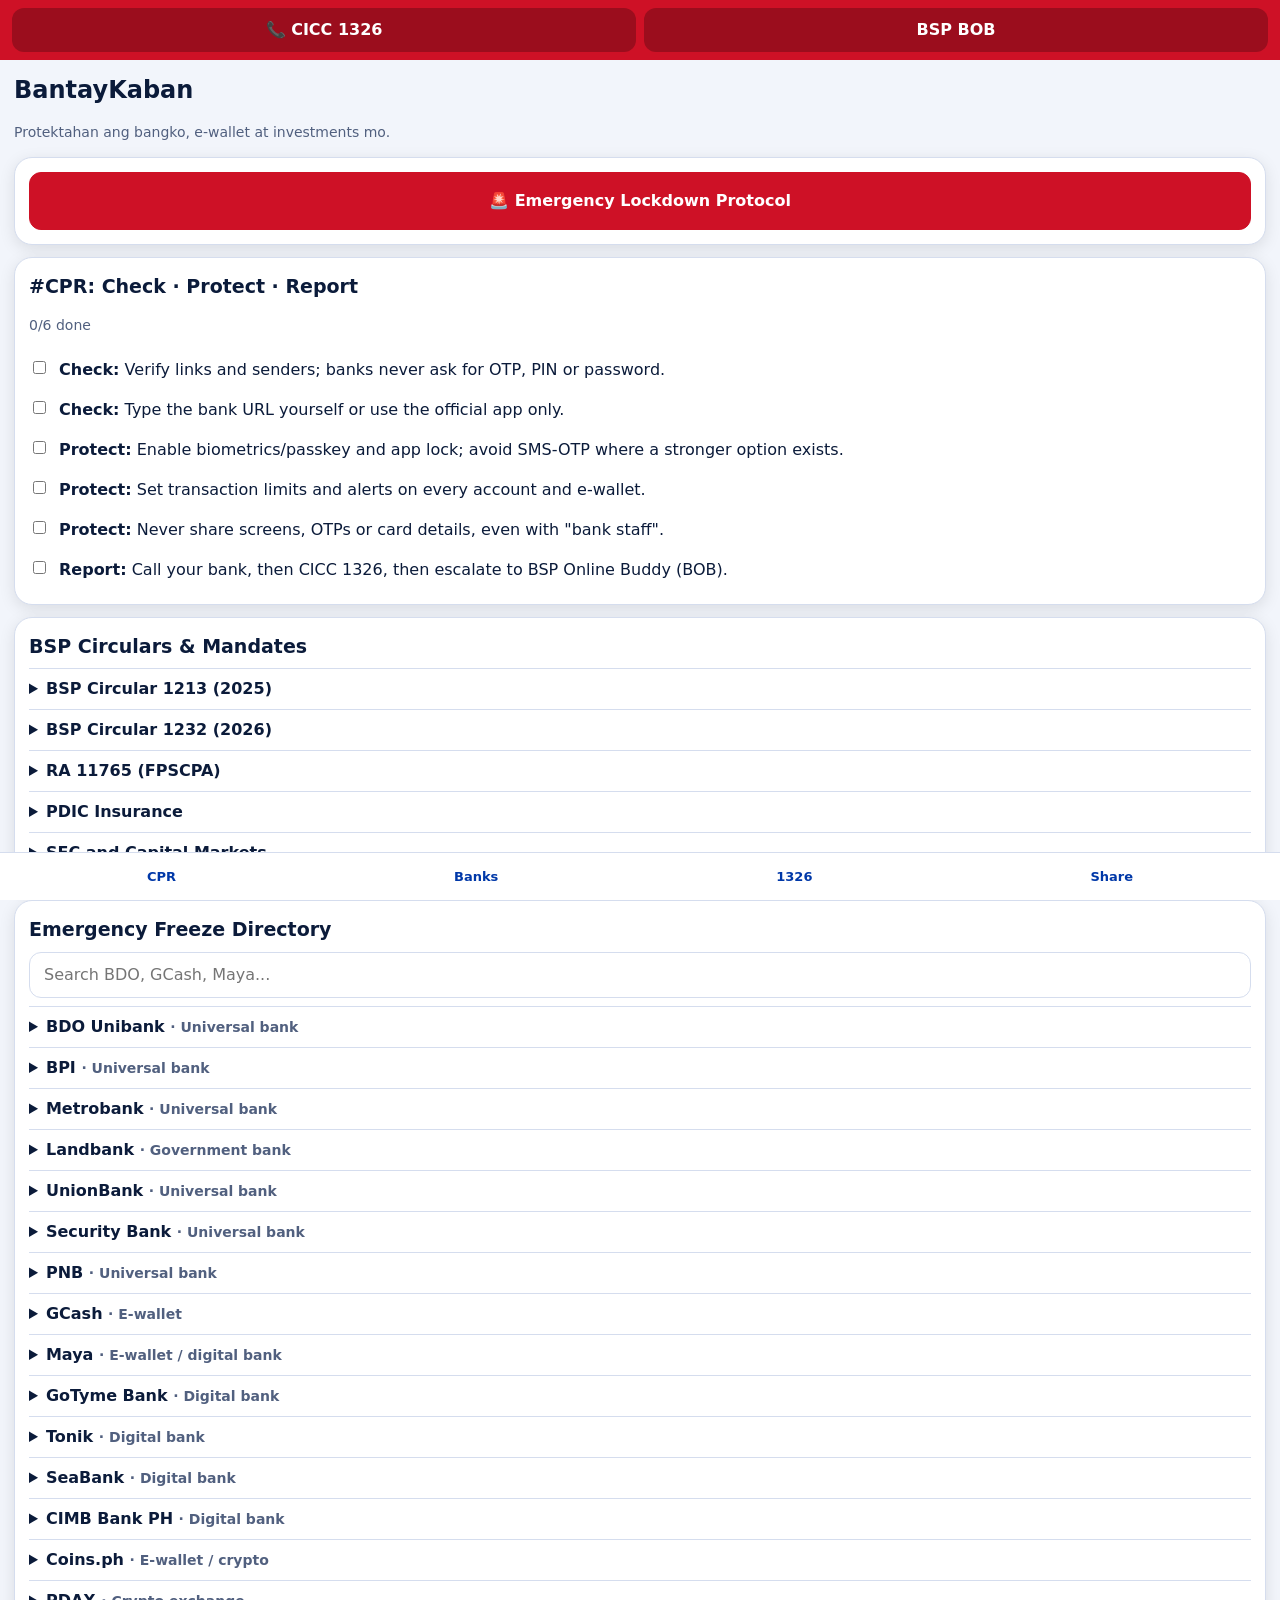
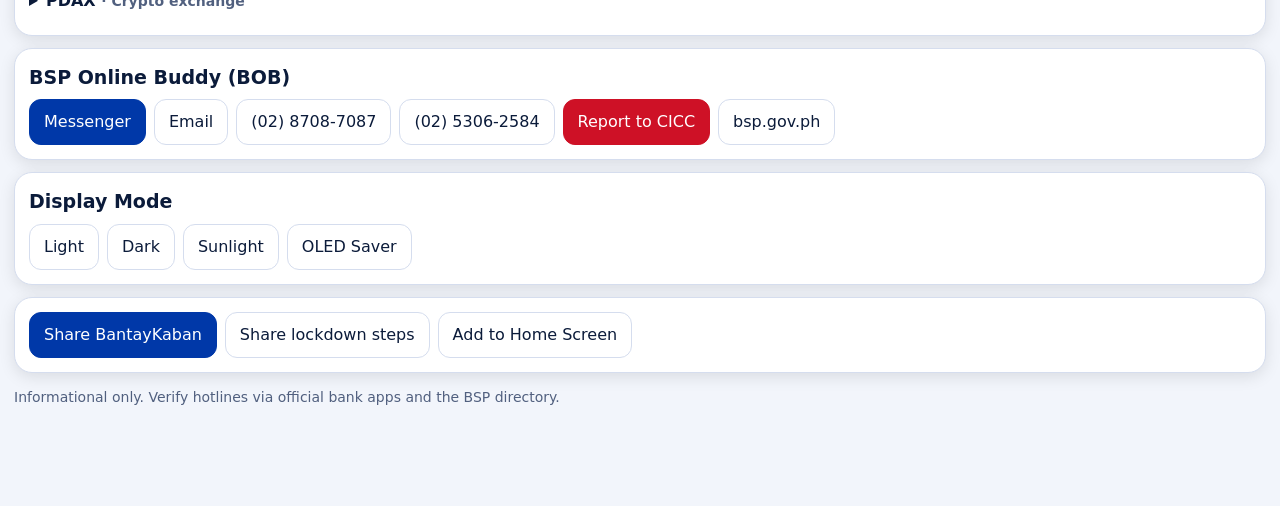
==== index.html @ b2cfabd7 "Add files via upload" ====
<!doctype html><html lang="en"><head><meta charset="utf-8"><meta name="viewport" content="width=device-width,initial-scale=1,viewport-fit=cover">
<title>BantayKaban | PH Digital Banking & Asset Defense Hub</title>
<meta name="description" content="Comprehensive cybersecurity guide, emergency lock hotlines (1326, BSP BOB), and fraud defense for Filipino bank accounts and e-wallets.">
<meta name="theme-color" content="#0b2a5b"><link rel="manifest" href="manifest.webmanifest"><link rel="icon" href="favicon.svg" type="image/svg+xml">
<link rel="apple-touch-icon" href="icons/apple-touch-icon.png">
<meta name="apple-mobile-web-app-capable" content="yes"><meta name="mobile-web-app-capable" content="yes"><meta name="apple-mobile-web-app-status-bar-style" content="black-translucent"><meta name="apple-mobile-web-app-title" content="BantayKaban">
<meta property="og:type" content="website"><meta property="og:url" content="https://githubbest729.github.io/bantaykaban-pwa/">
<meta property="og:title" content="BantayKaban | PH Digital Banking & Asset Defense Hub">
<meta property="og:description" content="Comprehensive cybersecurity guide, emergency lock hotlines (1326, BSP BOB), and fraud defense for Filipino bank accounts and e-wallets.">
<meta property="og:image" content="https://githubbest729.github.io/bantaykaban-pwa/images/og-image.png"><meta property="og:image:width" content="1200"><meta property="og:image:height" content="630"><meta property="og:image:alt" content="BantayKaban Security Banner">
<meta name="twitter:card" content="summary_large_image"><meta name="twitter:title" content="BantayKaban | PH Digital Banking & Asset Defense Hub">
<meta name="twitter:description" content="Comprehensive cybersecurity guide, emergency lock hotlines (1326, BSP BOB), and fraud defense for Filipino bank accounts and e-wallets.">
<meta name="twitter:image" content="https://githubbest729.github.io/bantaykaban-pwa/images/og-image.png"><meta name="twitter:image:alt" content="BantayKaban Security Banner">
<link rel="stylesheet" href="css/styles.css"></head><body>
<header class="bar"><a href="tel:1326">📞 CICC 1326</a><a href="tel:+63287087087">BSP BOB</a></header>
<main>
<h1>BantayKaban</h1><p class="m">Protektahan ang bangko, e-wallet at investments mo.</p>
<section class="card"><button class="d" id="lock" style="width:100%;padding:16px;font-weight:800">🚨 Emergency Lockdown Protocol</button></section>
<section class="card" id="cpr-s"><h2>#CPR: Check · Protect · Report</h2><p class="m" id="prog"></p><div id="cpr"></div></section>
<section class="card"><h2>BSP Circulars &amp; Mandates</h2><div id="circ"></div></section>
<section class="card" id="dir-s"><h2>Emergency Freeze Directory</h2><input id="q" type="search" placeholder="Search BDO, GCash, Maya..." aria-label="Search institutions"><div id="dir"></div></section>
<section class="card"><h2>BSP Online Buddy (BOB)</h2><div class="row"><a href="https://www.m.me/BangkoSentralngPilipinas"><button class="p">Messenger</button></a><a href="mailto:consumeraffairs@bsp.gov.ph"><button>Email</button></a><a href="tel:+63287087087"><button>(02) 8708-7087</button></a><a href="tel:+63253062584"><button>(02) 5306-2584</button></a><a href="https://cicc.gov.ph/report"><button class="d">Report to CICC</button></a><a href="https://www.bsp.gov.ph"><button>bsp.gov.ph</button></a></div></section>
<section class="card"><h2>Display Mode</h2><div class="row"><button data-mode="light">Light</button><button data-mode="dark">Dark</button><button data-mode="sunlight">Sunlight</button><button data-mode="battery">OLED Saver</button></div></section>
<section class="card"><div class="row"><button class="p" id="share">Share BantayKaban</button><button id="sharel">Share lockdown steps</button><button id="a2hs">Add to Home Screen</button></div></section>
<p class="m">Informational only. Verify hotlines via official bank apps and the BSP directory.</p>
</main>
<nav><a href="#cpr-s">CPR</a><a href="#dir-s">Banks</a><a href="tel:1326">1326</a><a href="#" onclick="document.getElementById('share').click();return false">Share</a></nav>
<div class="modal" id="mlock"><div id="lockdown"><h2>Emergency Lockdown</h2><ol id="steps"></ol><div class="row"><a href="tel:1326"><button class="d">Call 1326</button></a><button class="close">Close</button></div></div></div>
<div class="modal" id="mhome"><div><h2>Add to Home Screen</h2><p id="hometext"></p><button class="close p">OK</button></div></div>
<script src="js/data.js"></script><script src="js/app.js"></script></body></html>
---- css/styles.css ----
:root{--bg:#f2f5fb;--card:#fff;--tx:#0b1b3a;--mut:#51607f;--pri:#0038a8;--red:#ce1126;--bd:#d5ddee;--sh:0 4px 16px rgba(0,0,0,.1)}
.dark{--bg:#0a1226;--card:#121d38;--tx:#eaf0ff;--mut:#9fb0d6;--bd:#243456}
.sunlight-mode{--bg:#fff;--card:#fff;--tx:#000;--mut:#000;--pri:#000;--red:#000;--bd:#000;--sh:none;font-weight:700}
.sunlight-mode .card,.sunlight-mode button,.sunlight-mode input{border:3px solid #000!important}
.battery-saver-mode{--bg:#000;--card:#000;--tx:#d8d8d8;--mut:#9a9a9a;--pri:#8ab4ff;--red:#ff7b7b;--bd:#333;--sh:none}
.battery-saver-mode *{animation:none!important;transition:none!important;box-shadow:none!important;backdrop-filter:none!important;text-shadow:none!important}
*{box-sizing:border-box;-webkit-tap-highlight-color:transparent}
body{margin:0;background:var(--bg);color:var(--tx);font:16px/1.5 -apple-system,system-ui,Segoe UI,sans-serif;padding:calc(env(safe-area-inset-top) + 64px) 14px calc(env(safe-area-inset-bottom) + 84px)}
.bar{position:fixed;top:0;left:0;right:0;z-index:9;display:flex;gap:8px;padding:calc(env(safe-area-inset-top) + 8px) 12px 8px;background:var(--red);color:#fff}
.bar a{flex:1;text-align:center;color:#fff;font-weight:800;text-decoration:none;padding:10px;border-radius:12px;background:rgba(0,0,0,.25)}
.sunlight-mode .bar{background:#fff;border-bottom:4px solid #000}.sunlight-mode .bar a{color:#000;background:#fff;border:3px solid #000}
.card{background:var(--card);border:1px solid var(--bd);border-radius:18px;padding:14px;margin:12px 0;box-shadow:var(--sh)}
h1{font-size:24px;margin:8px 0}h2{font-size:19px;margin:0 0 8px}
button,input{font:inherit;color:var(--tx);background:var(--card);border:1px solid var(--bd);border-radius:12px;padding:10px 14px}
button:active{transform:scale(.97)}button.p{background:var(--pri);color:#fff;border-color:var(--pri)}button.d{background:var(--red);color:#fff;border-color:var(--red)}
.sunlight-mode button.p,.sunlight-mode button.d{background:#000;color:#fff}
input{width:100%;margin-bottom:8px}label.i{display:flex;gap:10px;padding:8px 0;align-items:flex-start}
.row{display:flex;gap:8px;flex-wrap:wrap}.m{color:var(--mut);font-size:14px}details{border-top:1px solid var(--bd);padding:8px 0}summary{font-weight:700}
nav{position:fixed;bottom:0;left:0;right:0;display:flex;justify-content:space-around;padding:8px 8px calc(env(safe-area-inset-bottom) + 8px);background:var(--card);border-top:1px solid var(--bd)}
nav a{color:var(--pri);text-decoration:none;font-size:13px;font-weight:700;padding:6px 10px}
.modal{position:fixed;inset:0;background:rgba(0,0,0,.7);display:none;align-items:flex-end;z-index:20}.modal.on{display:flex}.modal>div{background:var(--card);width:100%;max-height:85vh;overflow:auto;border-radius:22px 22px 0 0;padding:18px 18px calc(env(safe-area-inset-bottom) + 18px)}
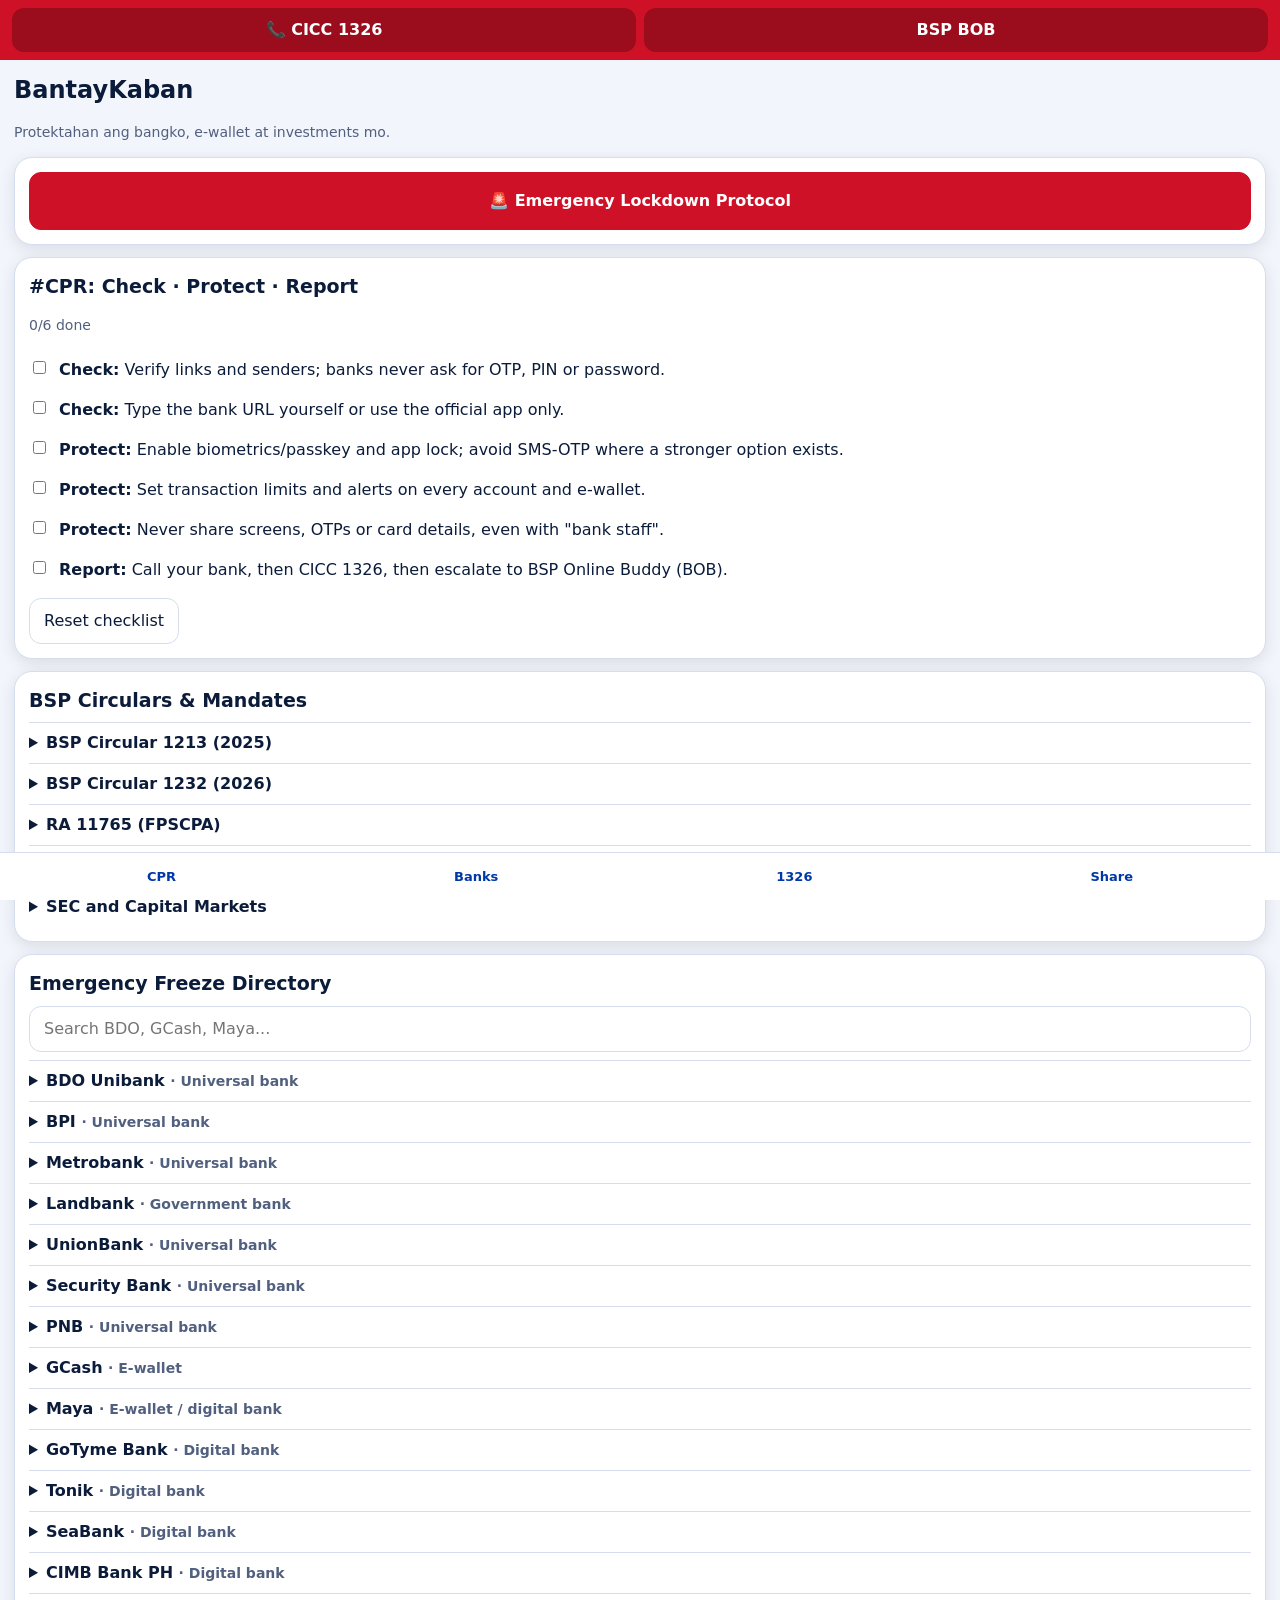
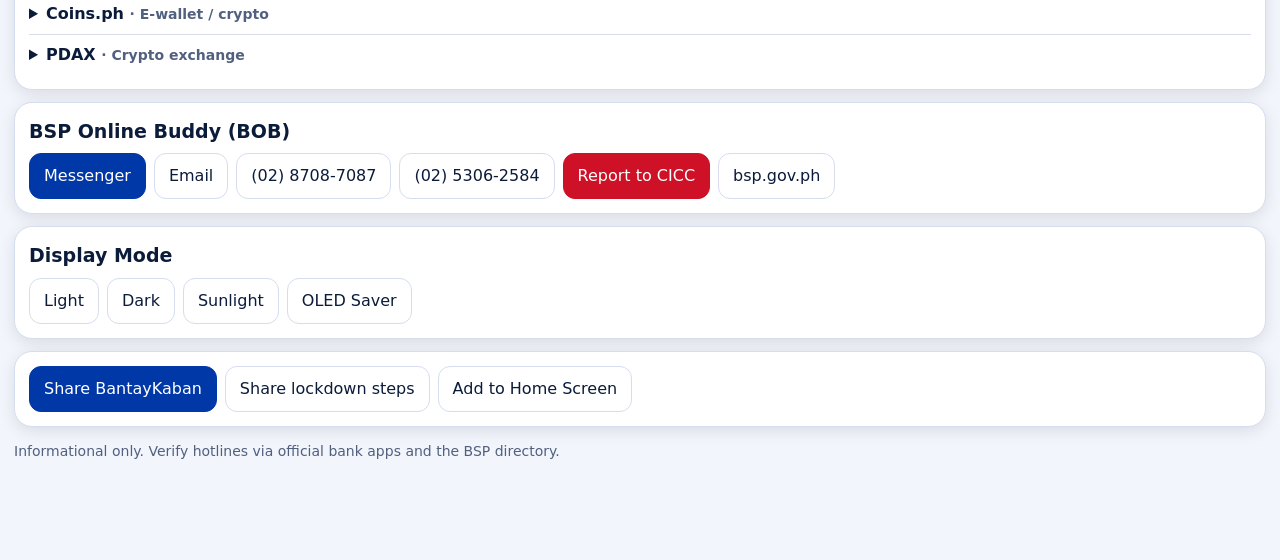
==== commit d29c9d62: "Add files via upload" ====
--- a/index.html
+++ b/index.html
@@ -16,7 +16,7 @@
 <main>
 <h1>BantayKaban</h1><p class="m">Protektahan ang bangko, e-wallet at investments mo.</p>
 <section class="card"><button class="d" id="lock" style="width:100%;padding:16px;font-weight:800">🚨 Emergency Lockdown Protocol</button></section>
-<section class="card" id="cpr-s"><h2>#CPR: Check · Protect · Report</h2><p class="m" id="prog"></p><div id="cpr"></div></section>
+<section class="card" id="cpr-s"><h2>#CPR: Check · Protect · Report</h2><p class="m" id="prog"></p><div id="cpr"></div><button id="reset" style="margin-top:8px">Reset checklist</button></section>
 <section class="card"><h2>BSP Circulars &amp; Mandates</h2><div id="circ"></div></section>
 <section class="card" id="dir-s"><h2>Emergency Freeze Directory</h2><input id="q" type="search" placeholder="Search BDO, GCash, Maya..." aria-label="Search institutions"><div id="dir"></div></section>
 <section class="card"><h2>BSP Online Buddy (BOB)</h2><div class="row"><a href="https://www.m.me/BangkoSentralngPilipinas"><button class="p">Messenger</button></a><a href="mailto:consumeraffairs@bsp.gov.ph"><button>Email</button></a><a href="tel:+63287087087"><button>(02) 8708-7087</button></a><a href="tel:+63253062584"><button>(02) 5306-2584</button></a><a href="https://cicc.gov.ph/report"><button class="d">Report to CICC</button></a><a href="https://www.bsp.gov.ph"><button>bsp.gov.ph</button></a></div></section>
@@ -26,5 +26,7 @@
 </main>
 <nav><a href="#cpr-s">CPR</a><a href="#dir-s">Banks</a><a href="tel:1326">1326</a><a href="#" onclick="document.getElementById('share').click();return false">Share</a></nav>
 <div class="modal" id="mlock"><div id="lockdown"><h2>Emergency Lockdown</h2><ol id="steps"></ol><div class="row"><a href="tel:1326"><button class="d">Call 1326</button></a><button class="close">Close</button></div></div></div>
+<div class="modal" id="mreset"><div><h2>Reset checklist?</h2><p>All #CPR checks will be cleared.</p><div class="row"><button class="d" id="yes">Reset</button><button class="close">Cancel</button></div></div></div>
 <div class="modal" id="mhome"><div><h2>Add to Home Screen</h2><p id="hometext"></p><button class="close p">OK</button></div></div>
+<div class="toast" id="toast" role="status" aria-live="polite"></div>
 <script src="js/data.js"></script><script src="js/app.js"></script></body></html>
--- a/css/styles.css
+++ b/css/styles.css
@@ -5,8 +5,8 @@
 .battery-saver-mode{--bg:#000;--card:#000;--tx:#d8d8d8;--mut:#9a9a9a;--pri:#8ab4ff;--red:#ff7b7b;--bd:#333;--sh:none}
 .battery-saver-mode *{animation:none!important;transition:none!important;box-shadow:none!important;backdrop-filter:none!important;text-shadow:none!important}
 *{box-sizing:border-box;-webkit-tap-highlight-color:transparent}
-body{margin:0;background:var(--bg);color:var(--tx);font:16px/1.5 -apple-system,system-ui,Segoe UI,sans-serif;padding:calc(env(safe-area-inset-top) + 64px) 14px calc(env(safe-area-inset-bottom) + 84px)}
-.bar{position:fixed;top:0;left:0;right:0;z-index:9;display:flex;gap:8px;padding:calc(env(safe-area-inset-top) + 8px) 12px 8px;background:var(--red);color:#fff}
+body{margin:0;background:var(--bg);color:var(--tx);font:16px/1.5 -apple-system,system-ui,Segoe UI,sans-serif;padding:calc(env(safe-area-inset-top) + 64px) calc(env(safe-area-inset-right) + 14px) calc(env(safe-area-inset-bottom) + 84px) calc(env(safe-area-inset-left) + 14px)}
+.bar{position:fixed;top:0;left:0;right:0;padding-left:calc(env(safe-area-inset-left) + 12px)!important;padding-right:calc(env(safe-area-inset-right) + 12px)!important;z-index:9;display:flex;gap:8px;padding:calc(env(safe-area-inset-top) + 8px) 12px 8px;background:var(--red);color:#fff}
 .bar a{flex:1;text-align:center;color:#fff;font-weight:800;text-decoration:none;padding:10px;border-radius:12px;background:rgba(0,0,0,.25)}
 .sunlight-mode .bar{background:#fff;border-bottom:4px solid #000}.sunlight-mode .bar a{color:#000;background:#fff;border:3px solid #000}
 .card{background:var(--card);border:1px solid var(--bd);border-radius:18px;padding:14px;margin:12px 0;box-shadow:var(--sh)}
@@ -16,6 +16,11 @@
 .sunlight-mode button.p,.sunlight-mode button.d{background:#000;color:#fff}
 input{width:100%;margin-bottom:8px}label.i{display:flex;gap:10px;padding:8px 0;align-items:flex-start}
 .row{display:flex;gap:8px;flex-wrap:wrap}.m{color:var(--mut);font-size:14px}details{border-top:1px solid var(--bd);padding:8px 0}summary{font-weight:700}
-nav{position:fixed;bottom:0;left:0;right:0;display:flex;justify-content:space-around;padding:8px 8px calc(env(safe-area-inset-bottom) + 8px);background:var(--card);border-top:1px solid var(--bd)}
+nav{padding-left:env(safe-area-inset-left);padding-right:env(safe-area-inset-right);position:fixed;bottom:0;left:0;right:0;display:flex;justify-content:space-around;padding:8px 8px calc(env(safe-area-inset-bottom) + 8px);background:var(--card);border-top:1px solid var(--bd)}
 nav a{color:var(--pri);text-decoration:none;font-size:13px;font-weight:700;padding:6px 10px}
 .modal{position:fixed;inset:0;background:rgba(0,0,0,.7);display:none;align-items:flex-end;z-index:20}.modal.on{display:flex}.modal>div{background:var(--card);width:100%;max-height:85vh;overflow:auto;border-radius:22px 22px 0 0;padding:18px 18px calc(env(safe-area-inset-bottom) + 18px)}
+.sunlight-mode a,.sunlight-mode .m,.sunlight-mode nav a{color:#000!important;text-decoration:underline}
+.sunlight-mode .bar a{text-decoration:none}.sunlight-mode input{background:#fff;color:#000}
+.battery-saver-mode button.p,.battery-saver-mode button.d{background:#000;color:var(--tx);border:2px solid var(--pri)}
+.battery-saver-mode .bar{background:#000;border-bottom:2px solid var(--red)}.battery-saver-mode input{background:#000;color:var(--tx)}
+a button{pointer-events:none}.toast{position:fixed;left:50%;bottom:calc(env(safe-area-inset-bottom) + 90px);transform:translateX(-50%);background:#000;color:#fff;border:2px solid #fff;padding:10px 16px;border-radius:12px;z-index:30;display:none;font-weight:700}.toast.on{display:block}
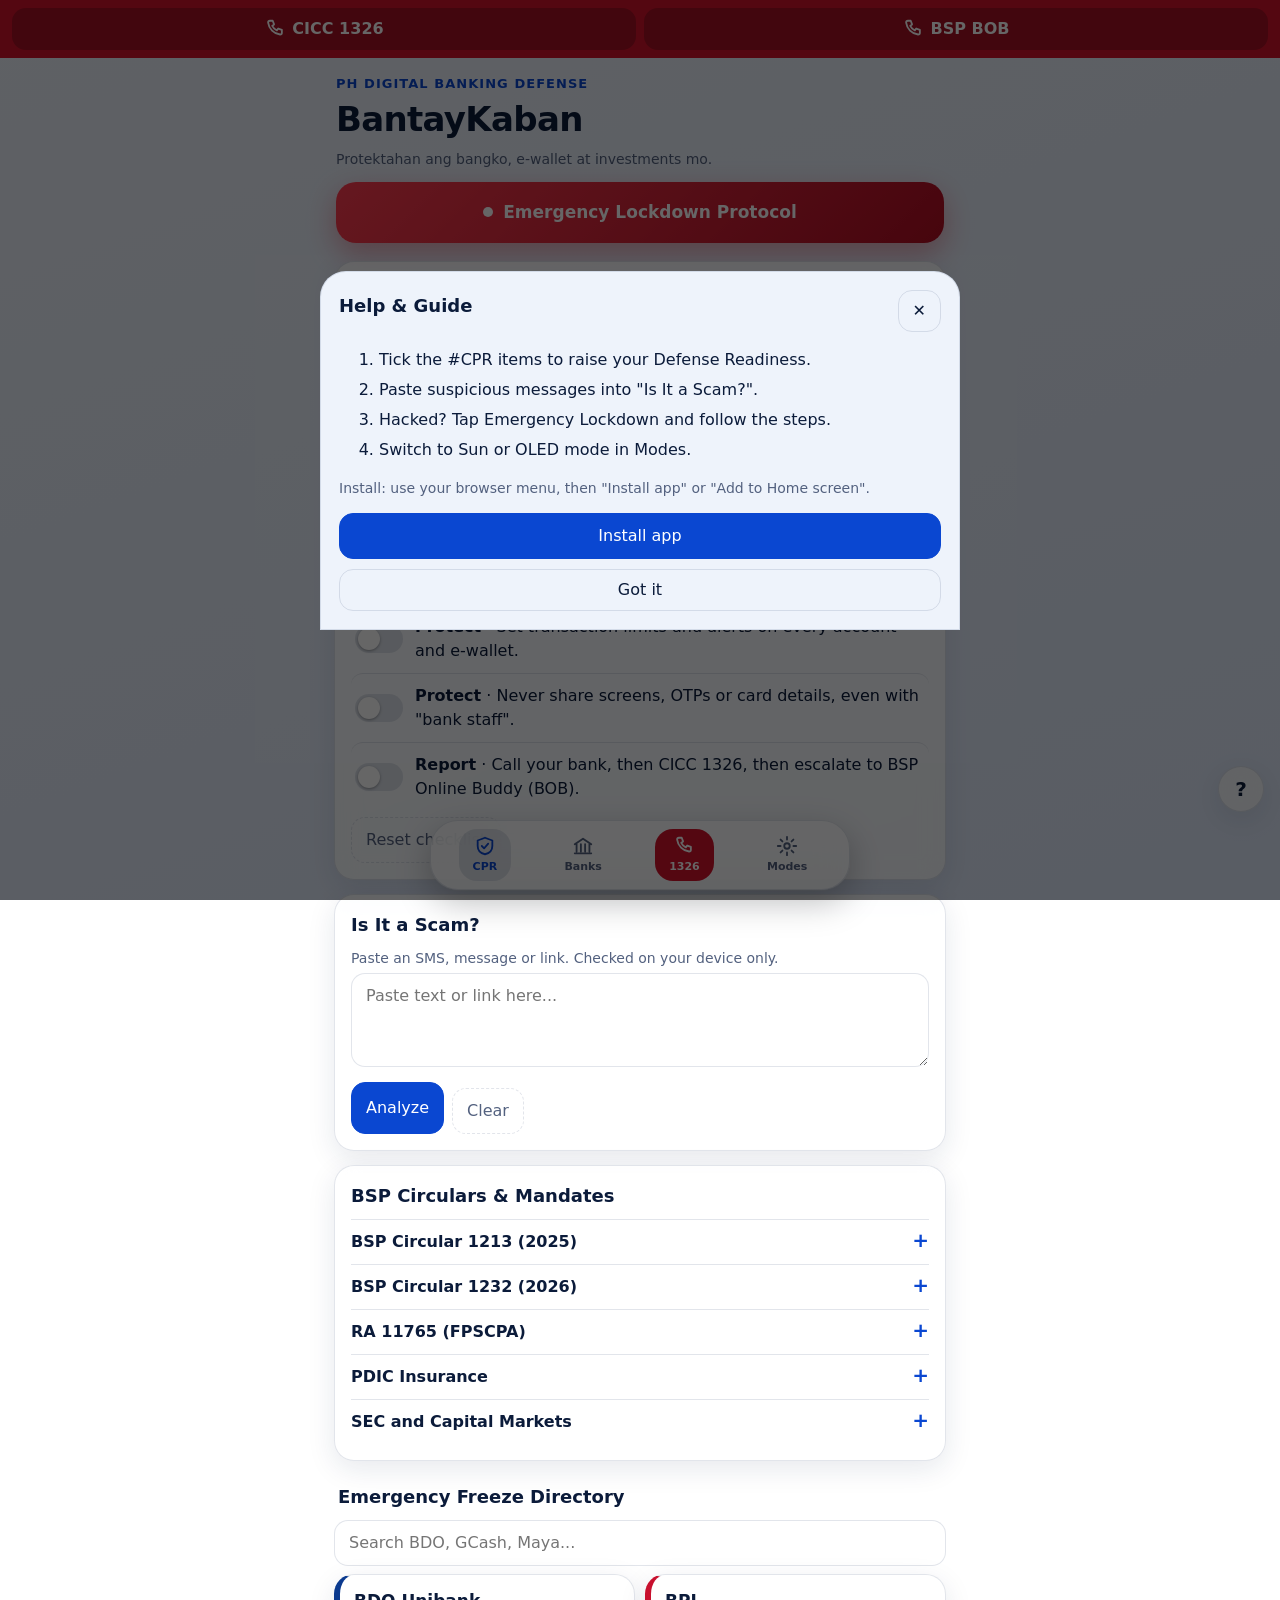
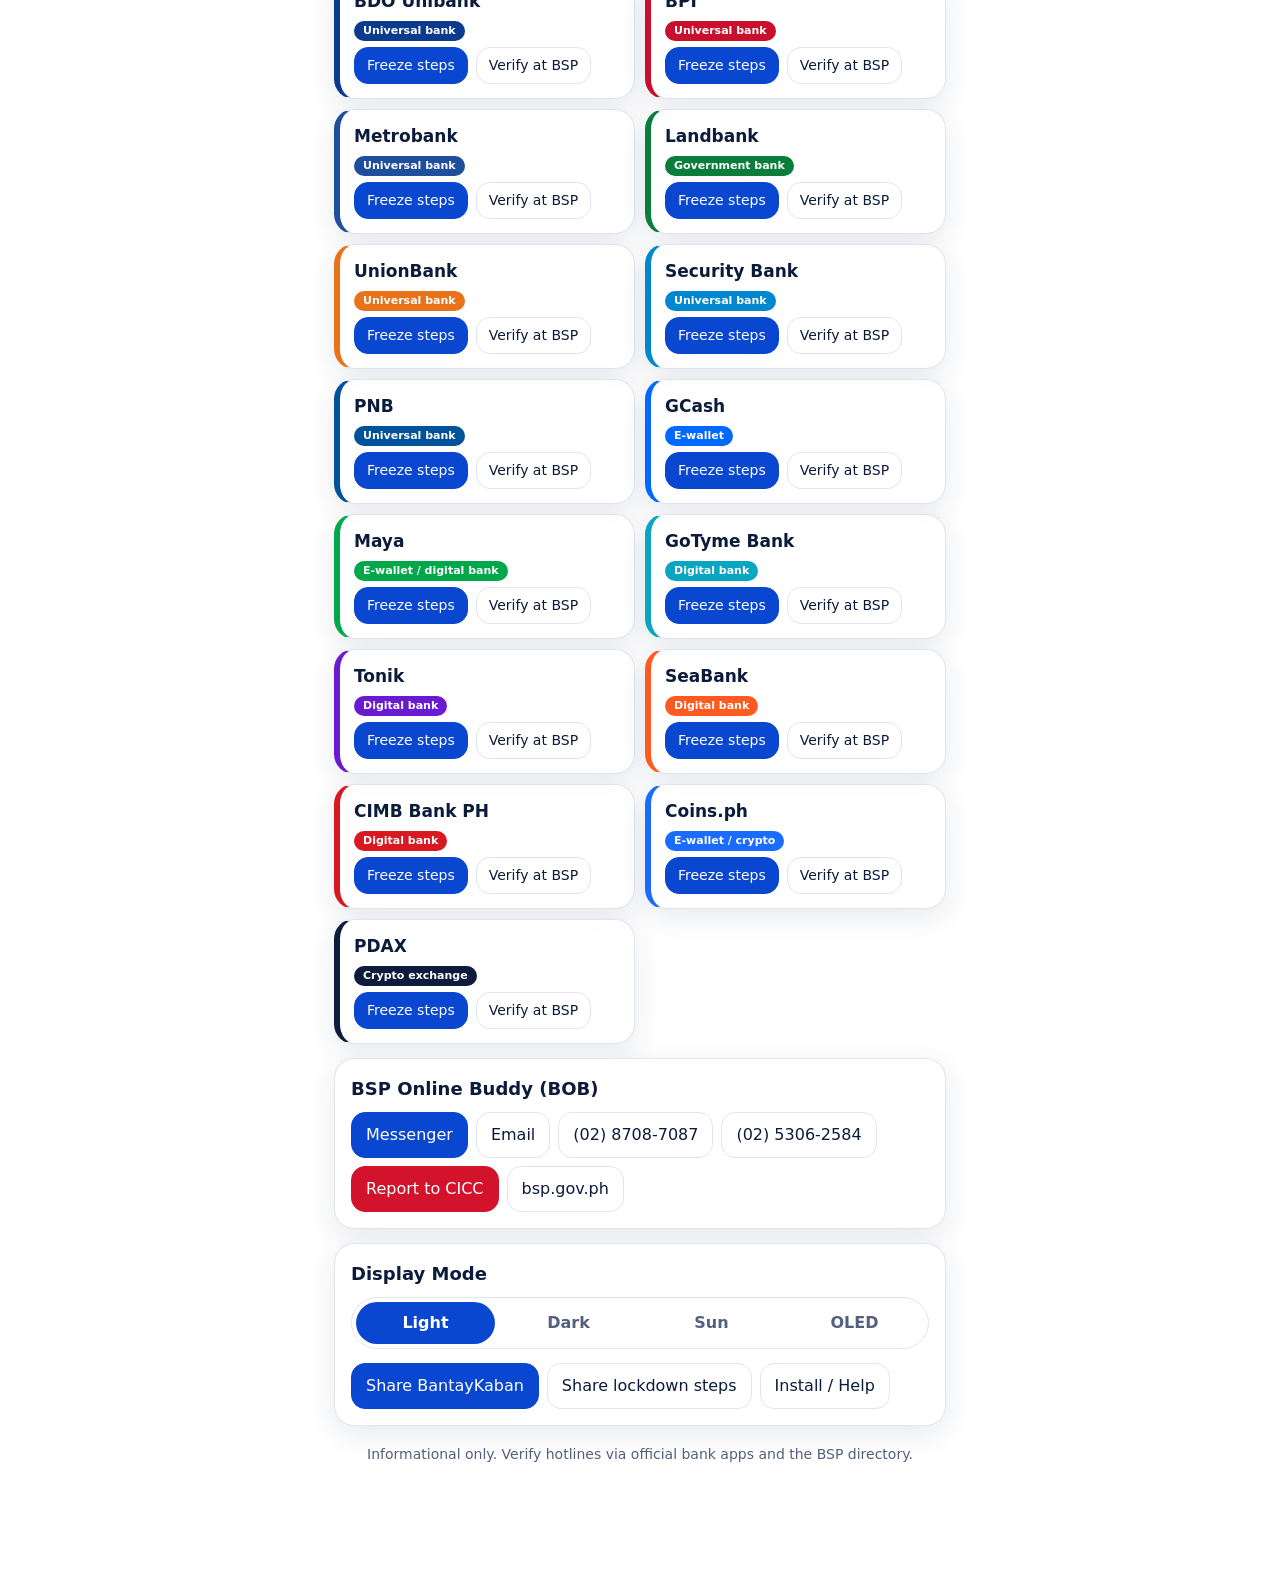
==== commit e039bfe9: "Add files via upload" ====
--- a/index.html
+++ b/index.html
@@ -12,21 +12,42 @@
 <meta name="twitter:description" content="Comprehensive cybersecurity guide, emergency lock hotlines (1326, BSP BOB), and fraud defense for Filipino bank accounts and e-wallets.">
 <meta name="twitter:image" content="https://githubbest729.github.io/bantaykaban-pwa/images/og-image.png"><meta name="twitter:image:alt" content="BantayKaban Security Banner">
 <link rel="stylesheet" href="css/styles.css"></head><body>
-<header class="bar"><a href="tel:1326">📞 CICC 1326</a><a href="tel:+63287087087">BSP BOB</a></header>
+<svg width="0" height="0" style="position:absolute" aria-hidden="true"><defs>
+<symbol id="i-shield" viewBox="0 0 24 24"><path d="M12 3l8 3v6c0 5-3.4 8-8 9-4.6-1-8-4-8-9V6z" fill="none" stroke="currentColor" stroke-width="2" stroke-linejoin="round"/><path d="M8.5 12l2.5 2.5 4.5-5" fill="none" stroke="currentColor" stroke-width="2" stroke-linecap="round" stroke-linejoin="round"/></symbol>
+<symbol id="i-bank" viewBox="0 0 24 24"><path d="M3 10l9-6 9 6M5 10v8M9.7 10v8M14.3 10v8M19 10v8M3 20h18" fill="none" stroke="currentColor" stroke-width="2" stroke-linecap="round" stroke-linejoin="round"/></symbol>
+<symbol id="i-phone" viewBox="0 0 24 24"><path d="M6.5 3h3l1.5 4-2 1.5a11 11 0 005 5l1.5-2 4 1.5v3a2 2 0 01-2 2A15 15 0 014.500 5a2 2 0 012-2z" fill="none" stroke="currentColor" stroke-width="2" stroke-linejoin="round"/></symbol>
+<symbol id="i-gear" viewBox="0 0 24 24"><circle cx="12" cy="12" r="3" fill="none" stroke="currentColor" stroke-width="2"/><path d="M12 2v3M12 19v3M2 12h3M19 12h3M5 5l2 2M17 17l2 2M5 19l2-2M17 7l2-2" stroke="currentColor" stroke-width="2" stroke-linecap="round"/></symbol>
+</defs></svg>
+<header class="bar"><a href="tel:1326" class="tel"><svg class="ic"><use href="#i-phone"/></svg> CICC 1326</a><a href="tel:+63287087087" class="tel"><svg class="ic"><use href="#i-phone"/></svg> BSP BOB</a></header>
 <main>
-<h1>BantayKaban</h1><p class="m">Protektahan ang bangko, e-wallet at investments mo.</p>
-<section class="card"><button class="d" id="lock" style="width:100%;padding:16px;font-weight:800">🚨 Emergency Lockdown Protocol</button></section>
-<section class="card" id="cpr-s"><h2>#CPR: Check · Protect · Report</h2><p class="m" id="prog"></p><div id="cpr"></div><button id="reset" style="margin-top:8px">Reset checklist</button></section>
+<section class="hero"><p class="eyebrow">PH Digital Banking Defense</p><h1>BantayKaban</h1><p class="m">Protektahan ang bangko, e-wallet at investments mo.</p>
+<button class="sos" id="lock"><span class="dot"></span>Emergency Lockdown Protocol</button></section>
+
+<section class="card" id="cpr-s"><div class="ready"><svg class="ring" viewBox="0 0 100 100" aria-hidden="true"><circle class="rb" cx="50" cy="50" r="44"/><circle class="rf" id="rf" cx="50" cy="50" r="44"/></svg><div><p class="m">Your Defense Readiness</p><p class="pct" id="pct" aria-live="polite">0%</p><p class="m" id="prog"></p></div></div>
+<h2>#CPR: Check · Protect · Report</h2><div id="cpr"></div><button class="ghost" id="reset">Reset checklist</button></section>
+
+<section class="card" id="scam-s"><h2>Is It a Scam?</h2><p class="m">Paste an SMS, message or link. Checked on your device only.</p>
+<textarea id="scam" rows="3" placeholder="Paste text or link here..." aria-label="Text to check"></textarea>
+<div class="row"><button class="p" id="chk">Analyze</button><button class="ghost" id="clr">Clear</button></div><div id="verdict" aria-live="polite"></div></section>
+
 <section class="card"><h2>BSP Circulars &amp; Mandates</h2><div id="circ"></div></section>
-<section class="card" id="dir-s"><h2>Emergency Freeze Directory</h2><input id="q" type="search" placeholder="Search BDO, GCash, Maya..." aria-label="Search institutions"><div id="dir"></div></section>
-<section class="card"><h2>BSP Online Buddy (BOB)</h2><div class="row"><a href="https://www.m.me/BangkoSentralngPilipinas"><button class="p">Messenger</button></a><a href="mailto:consumeraffairs@bsp.gov.ph"><button>Email</button></a><a href="tel:+63287087087"><button>(02) 8708-7087</button></a><a href="tel:+63253062584"><button>(02) 5306-2584</button></a><a href="https://cicc.gov.ph/report"><button class="d">Report to CICC</button></a><a href="https://www.bsp.gov.ph"><button>bsp.gov.ph</button></a></div></section>
-<section class="card"><h2>Display Mode</h2><div class="row"><button data-mode="light">Light</button><button data-mode="dark">Dark</button><button data-mode="sunlight">Sunlight</button><button data-mode="battery">OLED Saver</button></div></section>
-<section class="card"><div class="row"><button class="p" id="share">Share BantayKaban</button><button id="sharel">Share lockdown steps</button><button id="a2hs">Add to Home Screen</button></div></section>
-<p class="m">Informational only. Verify hotlines via official bank apps and the BSP directory.</p>
+
+<section id="dir-s"><h2 class="sh">Emergency Freeze Directory</h2><input id="q" type="search" placeholder="Search BDO, GCash, Maya..." aria-label="Search institutions"><div class="bento" id="dir"></div></section>
+
+<section class="card"><h2>BSP Online Buddy (BOB)</h2><div class="row"><a class="btn p" href="https://www.m.me/BangkoSentralngPilipinas">Messenger</a><a class="btn" href="mailto:consumeraffairs@bsp.gov.ph">Email</a><a class="btn tel" href="tel:+63287087087">(02) 8708-7087</a><a class="btn tel" href="tel:+63253062584">(02) 5306-2584</a><a class="btn d" href="https://cicc.gov.ph/report">Report to CICC</a><a class="btn" href="https://www.bsp.gov.ph">bsp.gov.ph</a></div></section>
+
+<section class="card" id="set-s"><h2>Display Mode</h2><div class="seg" role="group" aria-label="Display mode"><button data-mode="light">Light</button><button data-mode="dark">Dark</button><button data-mode="sunlight">Sun</button><button data-mode="battery">OLED</button></div>
+<div class="row" style="margin-top:14px"><button class="p" id="share">Share BantayKaban</button><button id="sharel">Share lockdown steps</button><button id="a2hs">Install / Help</button></div></section>
+<p class="m foot">Informational only. Verify hotlines via official bank apps and the BSP directory.</p>
 </main>
-<nav><a href="#cpr-s">CPR</a><a href="#dir-s">Banks</a><a href="tel:1326">1326</a><a href="#" onclick="document.getElementById('share').click();return false">Share</a></nav>
-<div class="modal" id="mlock"><div id="lockdown"><h2>Emergency Lockdown</h2><ol id="steps"></ol><div class="row"><a href="tel:1326"><button class="d">Call 1326</button></a><button class="close">Close</button></div></div></div>
-<div class="modal" id="mreset"><div><h2>Reset checklist?</h2><p>All #CPR checks will be cleared.</p><div class="row"><button class="d" id="yes">Reset</button><button class="close">Cancel</button></div></div></div>
-<div class="modal" id="mhome"><div><h2>Add to Home Screen</h2><p id="hometext"></p><button class="close p">OK</button></div></div>
+
+<button class="fab" id="help" aria-label="Help and guide">?</button>
+<nav class="tabs" aria-label="Main"><a href="#cpr-s" class="on"><svg class="ic"><use href="#i-shield"/></svg><span>CPR</span></a><a href="#dir-s"><svg class="ic"><use href="#i-bank"/></svg><span>Banks</span></a><a href="tel:1326" class="tel call"><svg class="ic"><use href="#i-phone"/></svg><span>1326</span></a><a href="#set-s"><svg class="ic"><use href="#i-gear"/></svg><span>Modes</span></a></nav>
+
+<div class="sheet full" id="mlock" role="dialog" aria-modal="true" aria-label="Emergency lockdown"><div><div class="sh-top"><h2>🚨 Emergency Lockdown</h2><button class="close" aria-label="Close">✕</button></div><p class="m">Act in order. Tap Copy to paste into chat or a note.</p><ol class="steps" id="steps"></ol><button class="p wide" id="copyall">Copy all steps</button></div></div>
+<div class="sheet" id="mhelp" role="dialog" aria-modal="true" aria-label="Help"><div><div class="sh-top"><h2>Help &amp; Guide</h2><button class="close" aria-label="Close">✕</button></div>
+<ol class="guide"><li>Tick the #CPR items to raise your Defense Readiness.</li><li>Paste suspicious messages into "Is It a Scam?".</li><li>Hacked? Tap Emergency Lockdown and follow the steps.</li><li>Switch to Sun or OLED mode in Modes.</li></ol>
+<p id="hometext" class="m"></p><button class="p wide" id="install" hidden>Install app</button><button class="close wide">Got it</button></div></div>
+<div class="sheet" id="mreset" role="dialog" aria-modal="true"><div><h2>Reset checklist?</h2><p class="m">All #CPR checks will be cleared.</p><div class="row"><button class="d" id="yes">Reset</button><button class="close">Cancel</button></div></div></div>
 <div class="toast" id="toast" role="status" aria-live="polite"></div>
 <script src="js/data.js"></script><script src="js/app.js"></script></body></html>
--- a/css/styles.css
+++ b/css/styles.css
@@ -1,26 +1,46 @@
-:root{--bg:#f2f5fb;--card:#fff;--tx:#0b1b3a;--mut:#51607f;--pri:#0038a8;--red:#ce1126;--bd:#d5ddee;--sh:0 4px 16px rgba(0,0,0,.1)}
-.dark{--bg:#0a1226;--card:#121d38;--tx:#eaf0ff;--mut:#9fb0d6;--bd:#243456}
-.sunlight-mode{--bg:#fff;--card:#fff;--tx:#000;--mut:#000;--pri:#000;--red:#000;--bd:#000;--sh:none;font-weight:700}
-.sunlight-mode .card,.sunlight-mode button,.sunlight-mode input{border:3px solid #000!important}
-.battery-saver-mode{--bg:#000;--card:#000;--tx:#d8d8d8;--mut:#9a9a9a;--pri:#8ab4ff;--red:#ff7b7b;--bd:#333;--sh:none}
-.battery-saver-mode *{animation:none!important;transition:none!important;box-shadow:none!important;backdrop-filter:none!important;text-shadow:none!important}
-*{box-sizing:border-box;-webkit-tap-highlight-color:transparent}
-body{margin:0;background:var(--bg);color:var(--tx);font:16px/1.5 -apple-system,system-ui,Segoe UI,sans-serif;padding:calc(env(safe-area-inset-top) + 64px) calc(env(safe-area-inset-right) + 14px) calc(env(safe-area-inset-bottom) + 84px) calc(env(safe-area-inset-left) + 14px)}
-.bar{position:fixed;top:0;left:0;right:0;padding-left:calc(env(safe-area-inset-left) + 12px)!important;padding-right:calc(env(safe-area-inset-right) + 12px)!important;z-index:9;display:flex;gap:8px;padding:calc(env(safe-area-inset-top) + 8px) 12px 8px;background:var(--red);color:#fff}
-.bar a{flex:1;text-align:center;color:#fff;font-weight:800;text-decoration:none;padding:10px;border-radius:12px;background:rgba(0,0,0,.25)}
-.sunlight-mode .bar{background:#fff;border-bottom:4px solid #000}.sunlight-mode .bar a{color:#000;background:#fff;border:3px solid #000}
-.card{background:var(--card);border:1px solid var(--bd);border-radius:18px;padding:14px;margin:12px 0;box-shadow:var(--sh)}
-h1{font-size:24px;margin:8px 0}h2{font-size:19px;margin:0 0 8px}
-button,input{font:inherit;color:var(--tx);background:var(--card);border:1px solid var(--bd);border-radius:12px;padding:10px 14px}
-button:active{transform:scale(.97)}button.p{background:var(--pri);color:#fff;border-color:var(--pri)}button.d{background:var(--red);color:#fff;border-color:var(--red)}
-.sunlight-mode button.p,.sunlight-mode button.d{background:#000;color:#fff}
-input{width:100%;margin-bottom:8px}label.i{display:flex;gap:10px;padding:8px 0;align-items:flex-start}
-.row{display:flex;gap:8px;flex-wrap:wrap}.m{color:var(--mut);font-size:14px}details{border-top:1px solid var(--bd);padding:8px 0}summary{font-weight:700}
-nav{padding-left:env(safe-area-inset-left);padding-right:env(safe-area-inset-right);position:fixed;bottom:0;left:0;right:0;display:flex;justify-content:space-around;padding:8px 8px calc(env(safe-area-inset-bottom) + 8px);background:var(--card);border-top:1px solid var(--bd)}
-nav a{color:var(--pri);text-decoration:none;font-size:13px;font-weight:700;padding:6px 10px}
-.modal{position:fixed;inset:0;background:rgba(0,0,0,.7);display:none;align-items:flex-end;z-index:20}.modal.on{display:flex}.modal>div{background:var(--card);width:100%;max-height:85vh;overflow:auto;border-radius:22px 22px 0 0;padding:18px 18px calc(env(safe-area-inset-bottom) + 18px)}
-.sunlight-mode a,.sunlight-mode .m,.sunlight-mode nav a{color:#000!important;text-decoration:underline}
-.sunlight-mode .bar a{text-decoration:none}.sunlight-mode input{background:#fff;color:#000}
-.battery-saver-mode button.p,.battery-saver-mode button.d{background:#000;color:var(--tx);border:2px solid var(--pri)}
-.battery-saver-mode .bar{background:#000;border-bottom:2px solid var(--red)}.battery-saver-mode input{background:#000;color:var(--tx)}
-a button{pointer-events:none}.toast{position:fixed;left:50%;bottom:calc(env(safe-area-inset-bottom) + 90px);transform:translateX(-50%);background:#000;color:#fff;border:2px solid #fff;padding:10px 16px;border-radius:12px;z-index:30;display:none;font-weight:700}.toast.on{display:block}
+:root{--bg:#eef3fb;--bg2:#dfe9fb;--card:rgba(255,255,255,.72);--tx:#0b1b3a;--mut:#53617f;--pri:#0a47d1;--red:#d3122b;--grn:#16a34a;--bd:rgba(20,40,90,.12);--r:20px;--blur:blur(12px);--sh:0 8px 28px rgba(15,35,80,.10)}
+.dark{--bg:#070d1c;--bg2:#0e1a36;--card:rgba(24,36,66,.62);--tx:#eaf0ff;--mut:#9fb0d6;--pri:#6c9bff;--bd:rgba(255,255,255,.10);--sh:0 8px 28px rgba(0,0,0,.4)}
+.sunlight-mode{--bg:#fff;--bg2:#fff;--card:#fff;--tx:#000;--mut:#000;--pri:#000;--red:#000;--grn:#000;--bd:#000;--r:6px;--blur:none;--sh:none;font-weight:700}
+.battery-saver-mode{--bg:#000;--bg2:#000;--card:#000;--tx:#d6d6d6;--mut:#9a9a9a;--pri:#8ab4ff;--red:#ff7b7b;--grn:#6ee79a;--bd:#2c2c2c;--blur:none;--sh:none}
+*{box-sizing:border-box;-webkit-tap-highlight-color:transparent}html{scroll-behavior:smooth;scroll-padding-top:90px}
+body{margin:0;color:var(--tx);background:linear-gradient(160deg,var(--bg),var(--bg2)) fixed;font:16px/1.5 Inter,-apple-system,system-ui,"Segoe UI",sans-serif;padding:calc(env(safe-area-inset-top) + 66px) calc(env(safe-area-inset-right) + 14px) calc(env(safe-area-inset-bottom) + 110px) calc(env(safe-area-inset-left) + 14px);max-width:640px;margin:auto}
+.sunlight-mode,.battery-saver-mode{background:var(--bg)}body.sunlight-mode,body.battery-saver-mode{background:var(--bg)}
+.ic{width:22px;height:22px;flex:none}.m{color:var(--mut);font-size:14px;margin:4px 0}.foot{text-align:center;margin-top:18px}
+h1{font-size:34px;letter-spacing:-.02em;margin:0}h2{font-size:18px;margin:0 0 10px}.sh{margin:22px 4px 10px}.eyebrow{margin:0;color:var(--pri);font-weight:700;font-size:13px;text-transform:uppercase;letter-spacing:.08em}
+.hero{padding:8px 2px 4px}
+.bar{position:fixed;top:0;left:0;right:0;z-index:30;display:flex;gap:8px;padding:calc(env(safe-area-inset-top) + 8px) calc(env(safe-area-inset-right) + 12px) 8px calc(env(safe-area-inset-left) + 12px);background:var(--red);backdrop-filter:var(--blur);-webkit-backdrop-filter:var(--blur)}
+.bar a{flex:1;display:flex;gap:6px;justify-content:center;align-items:center;color:#fff;font-weight:800;text-decoration:none;padding:9px;border-radius:14px;background:rgba(0,0,0,.22)}
+.card{background:var(--card);backdrop-filter:var(--blur);-webkit-backdrop-filter:var(--blur);border:1px solid var(--bd);border-radius:var(--r);padding:16px;margin:14px 0;box-shadow:var(--sh)}
+button,.btn,input,textarea{font:inherit;color:var(--tx);background:transparent;border:1px solid var(--bd);border-radius:14px;padding:10px 14px;text-decoration:none;display:inline-block;cursor:pointer}
+input[type=search],textarea{width:100%;background:var(--card);cursor:text;margin-bottom:8px}textarea{resize:vertical}
+button:active,.btn:active{transform:scale(.97)}.p{background:var(--pri)!important;color:#fff!important;border-color:var(--pri)!important}.d{background:var(--red)!important;color:#fff!important;border-color:var(--red)!important}
+.ghost{border-style:dashed;color:var(--mut);margin-top:6px}.wide{width:100%;margin-top:10px;text-align:center}.row{display:flex;gap:8px;flex-wrap:wrap}
+.sos{width:100%;margin-top:12px;padding:18px;border:0;border-radius:var(--r);background:linear-gradient(135deg,#ff3b4f,#b10c22);color:#fff;font-weight:800;font-size:17px;display:flex;gap:10px;align-items:center;justify-content:center;box-shadow:0 10px 28px rgba(211,18,43,.35)}
+.dot{width:10px;height:10px;border-radius:50%;background:#fff;animation:pu 1.4s infinite}@keyframes pu{50%{opacity:.3;transform:scale(1.5)}}
+.ready{display:flex;gap:16px;align-items:center;margin-bottom:10px}.ring{width:92px;height:92px;transform:rotate(-90deg)}.ring circle{fill:none;stroke-width:9;stroke-linecap:round}.rb{stroke:var(--bd)}.rf{stroke:var(--grn);stroke-dasharray:276.46;stroke-dashoffset:276.46;transition:stroke-dashoffset .6s cubic-bezier(.2,.8,.2,1)}
+.pct{font-size:34px;font-weight:800;margin:0;line-height:1}
+.sw{display:flex;gap:12px;align-items:center;padding:10px 4px;border-top:1px solid var(--bd);cursor:pointer;border-radius:12px}.sw input{position:absolute;opacity:0;width:1px;height:1px}
+.tr{width:48px;height:28px;border-radius:99px;background:var(--bd);position:relative;flex:none;transition:background .2s}.tr:after{content:"";position:absolute;top:3px;left:3px;width:22px;height:22px;border-radius:50%;background:#fff;box-shadow:0 1px 3px rgba(0,0,0,.35);transition:transform .2s}
+.sw input:checked+.tr{background:var(--grn)}.sw input:checked+.tr:after{transform:translateX(20px)}.sw input:focus-visible+.tr{outline:3px solid var(--pri);outline-offset:2px}
+.sunlight-mode .tr{border:3px solid #000;background:#fff}.sunlight-mode .tr:after{background:#000}.sunlight-mode .sw input:checked+.tr{background:#000}.sunlight-mode .sw input:checked+.tr:after{background:#fff}
+.pulse{animation:gp .7s}@keyframes gp{0%{box-shadow:0 0 0 0 rgba(22,163,74,.55);background:rgba(22,163,74,.12)}100%{box-shadow:0 0 0 18px rgba(22,163,74,0)}}
+.bento{display:grid;grid-template-columns:1fr;gap:10px}@media(min-width:520px){.bento{grid-template-columns:1fr 1fr}}
+.bk{background:var(--card);backdrop-filter:var(--blur);-webkit-backdrop-filter:var(--blur);border:1px solid var(--bd);border-left:6px solid var(--c);border-radius:var(--r);padding:14px;box-shadow:var(--sh)}
+.bk h3{margin:0;font-size:17px}.tag{display:inline-block;font-size:11px;font-weight:800;padding:2px 9px;border-radius:99px;background:var(--c);color:#fff;margin:6px 0}.sunlight-mode .tag{background:#000}
+.bk p{font-size:13px;color:var(--mut);margin:4px 0 8px}.bk .row button,.bk .row a{padding:7px 12px;font-size:14px}
+details{border-top:1px solid var(--bd);padding:10px 0}summary{font-weight:700;cursor:pointer;list-style:none;display:flex;justify-content:space-between}summary::-webkit-details-marker{display:none}summary:after{content:"+";color:var(--pri);font-size:20px;line-height:1}details[open] summary:after{content:"−"}
+.seg{display:flex;padding:4px;gap:4px;border:1px solid var(--bd);border-radius:99px}.seg button{flex:1;border:0;border-radius:99px;padding:9px 4px;font-weight:700;color:var(--mut)}.seg button[aria-pressed=true]{background:var(--pri);color:#fff}
+.sunlight-mode .seg button[aria-pressed=true]{background:#000}
+.tabs{position:fixed;left:50%;transform:translateX(-50%);bottom:calc(env(safe-area-inset-bottom) + 10px);width:min(92vw,420px);z-index:30;display:flex;justify-content:space-around;padding:8px;border-radius:28px;background:var(--card);backdrop-filter:blur(18px);-webkit-backdrop-filter:blur(18px);border:1px solid var(--bd);box-shadow:0 12px 34px rgba(0,0,0,.25)}
+.tabs a{display:flex;flex-direction:column;align-items:center;gap:2px;font-size:11px;font-weight:700;color:var(--mut);text-decoration:none;padding:6px 14px;border-radius:18px}.tabs a.on{color:var(--pri);background:var(--bd)}.tabs .call{color:#fff;background:var(--red)}.sunlight-mode .tabs .call{background:#000}
+.fab{position:fixed;right:calc(env(safe-area-inset-right) + 16px);bottom:calc(env(safe-area-inset-bottom) + 88px);width:46px;height:46px;border-radius:50%;padding:0;font-weight:800;font-size:20px;z-index:29;background:var(--card);backdrop-filter:var(--blur);box-shadow:var(--sh)}
+.sheet{position:fixed;inset:0;z-index:50;background:rgba(0,0,0,.6);display:none;align-items:flex-end}.sheet.on{display:flex}.sheet>div{background:var(--bg);color:var(--tx);width:100%;max-width:640px;margin:auto;max-height:90vh;overflow:auto;border-radius:26px 26px 0 0;padding:18px 18px calc(env(safe-area-inset-bottom) + 18px);border:1px solid var(--bd)}
+.sheet.full>div{height:100%;max-height:none;border-radius:0;padding-top:calc(env(safe-area-inset-top) + 16px)}.sh-top{display:flex;justify-content:space-between;align-items:center}.close{padding:8px 14px}
+.steps{list-style:none;padding:0;margin:12px 0;counter-reset:s}.steps li{counter-increment:s;background:var(--card);border:1px solid var(--bd);border-radius:var(--r);padding:14px 14px 14px 56px;margin-bottom:10px;position:relative}.steps li:before{content:counter(s);position:absolute;left:14px;top:14px;width:30px;height:30px;border-radius:50%;background:var(--red);color:#fff;display:grid;place-items:center;font-weight:800}.sunlight-mode .steps li:before{background:#000}
+.steps b{display:block}.steps .row{margin-top:8px}.steps .row>*{padding:7px 12px;font-size:14px}.guide li{margin-bottom:6px}
+.v{border-radius:var(--r);padding:12px 14px;margin-top:12px;border:2px solid var(--c)}.v h3{margin:0 0 4px;color:var(--c)}.v ul{margin:6px 0 0;padding-left:18px;font-size:14px}.v.bad{--c:var(--red)}.v.warn{--c:#d97706}.v.ok{--c:var(--grn)}.sunlight-mode .v{--c:#000}
+.toast{position:fixed;left:50%;bottom:calc(env(safe-area-inset-bottom) + 96px);transform:translateX(-50%);background:#111;color:#fff;border:1px solid #fff;padding:10px 16px;border-radius:99px;z-index:60;display:none;font-weight:700;font-size:14px}.toast.on{display:block}
+.sunlight-mode a:not(.bar a):not(.tabs a):not(.btn){color:#000;text-decoration:underline}.sunlight-mode .card,.sunlight-mode .bk,.sunlight-mode .tabs,.sunlight-mode button,.sunlight-mode input,.sunlight-mode textarea,.sunlight-mode .btn{border:3px solid #000}
+.sunlight-mode .bar{background:#fff;border-bottom:4px solid #000}.sunlight-mode .bar a{background:#fff;color:#000;border:3px solid #000}.sunlight-mode .sos{background:#000;box-shadow:none}.sunlight-mode .p,.sunlight-mode .d{background:#000!important;border-color:#000!important}.sunlight-mode .rf{stroke:#000}
+.battery-saver-mode *{animation:none!important;transition:none!important;box-shadow:none!important;backdrop-filter:none!important;-webkit-backdrop-filter:none!important;text-shadow:none!important}.battery-saver-mode .bar{background:#000;border-bottom:2px solid var(--red)}.battery-saver-mode .card,.battery-saver-mode .bk,.battery-saver-mode .tabs,.battery-saver-mode .sheet>div{background:#000}.battery-saver-mode .sos{background:#000;border:2px solid var(--red);color:var(--red)}.battery-saver-mode .p,.battery-saver-mode .d{background:#000!important;border:2px solid var(--pri)!important;color:var(--tx)!important}.battery-saver-mode .tag,.battery-saver-mode .steps li:before{background:#000;border:1px solid var(--tx)}.battery-saver-mode .tabs .call{background:#000;border:1px solid var(--red);color:var(--red)}
+@media(prefers-reduced-motion:reduce){*{animation:none!important;transition:none!important;scroll-behavior:auto!important}}
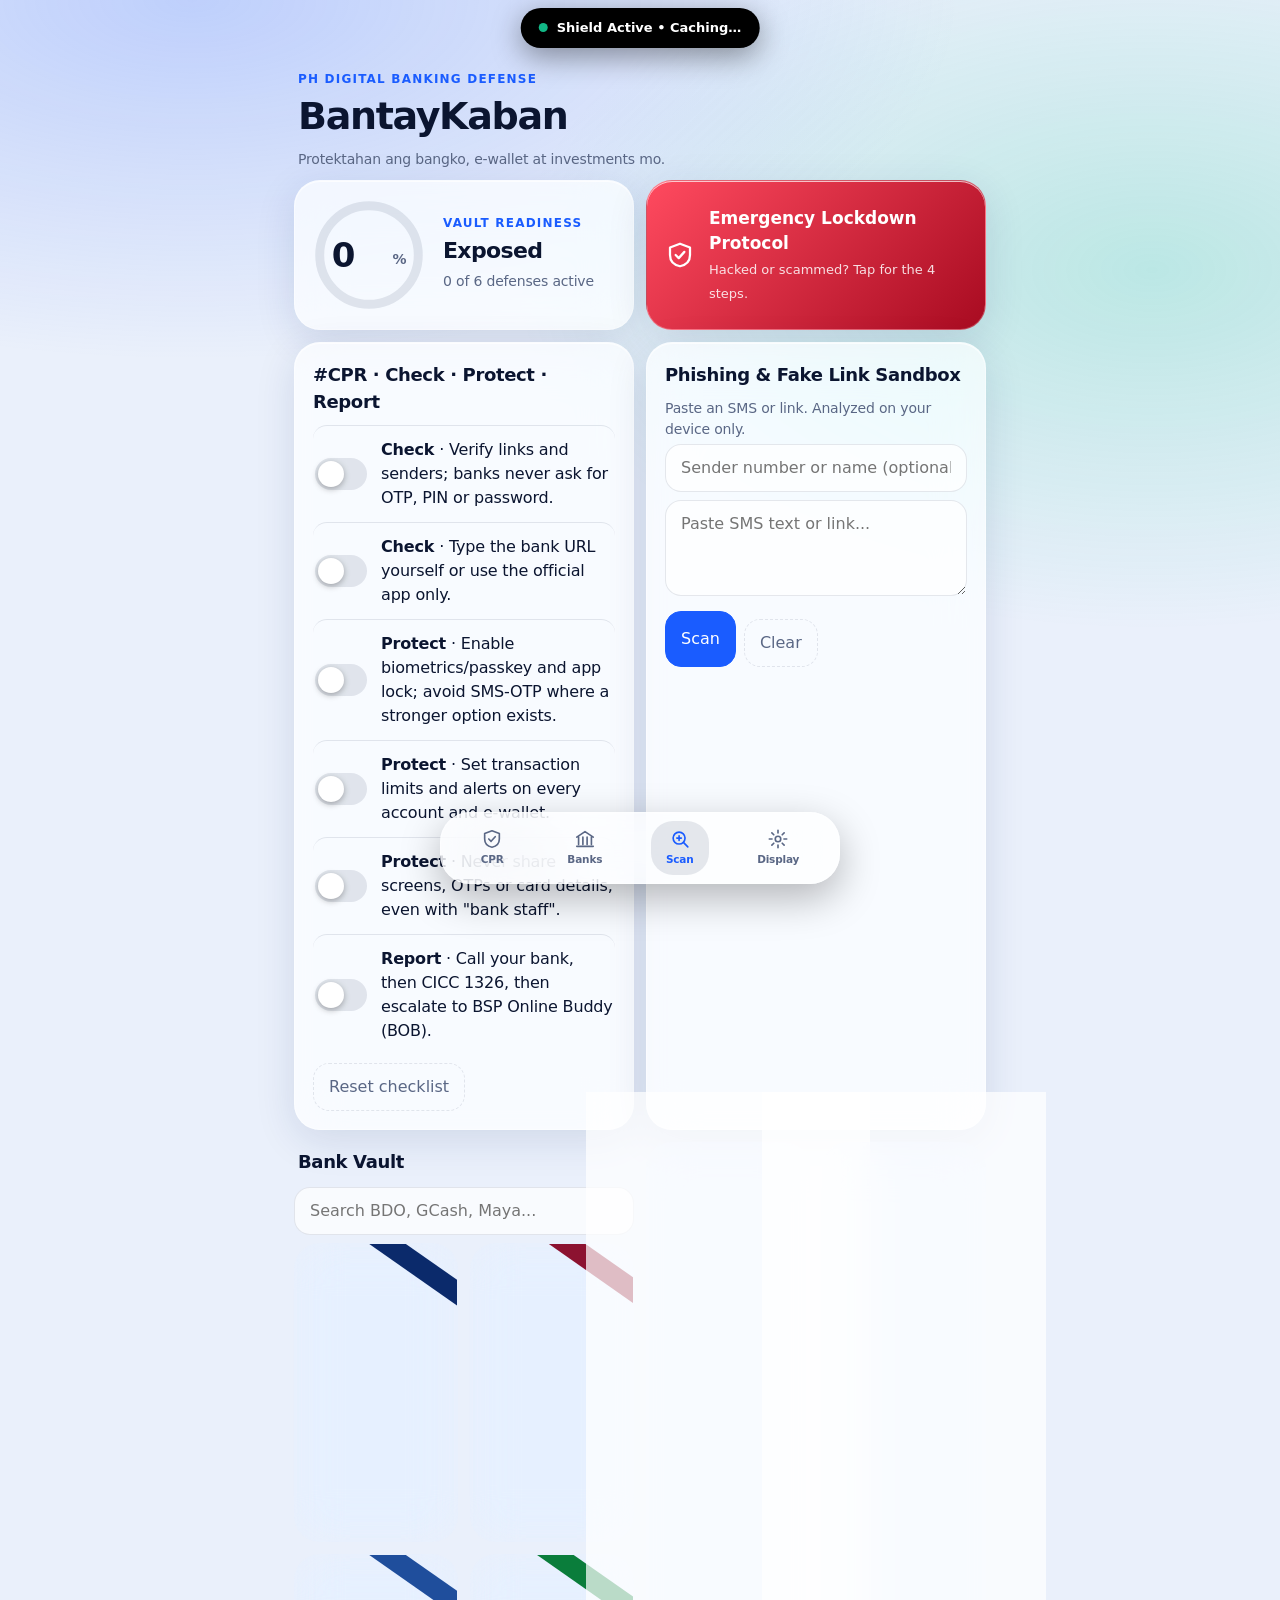
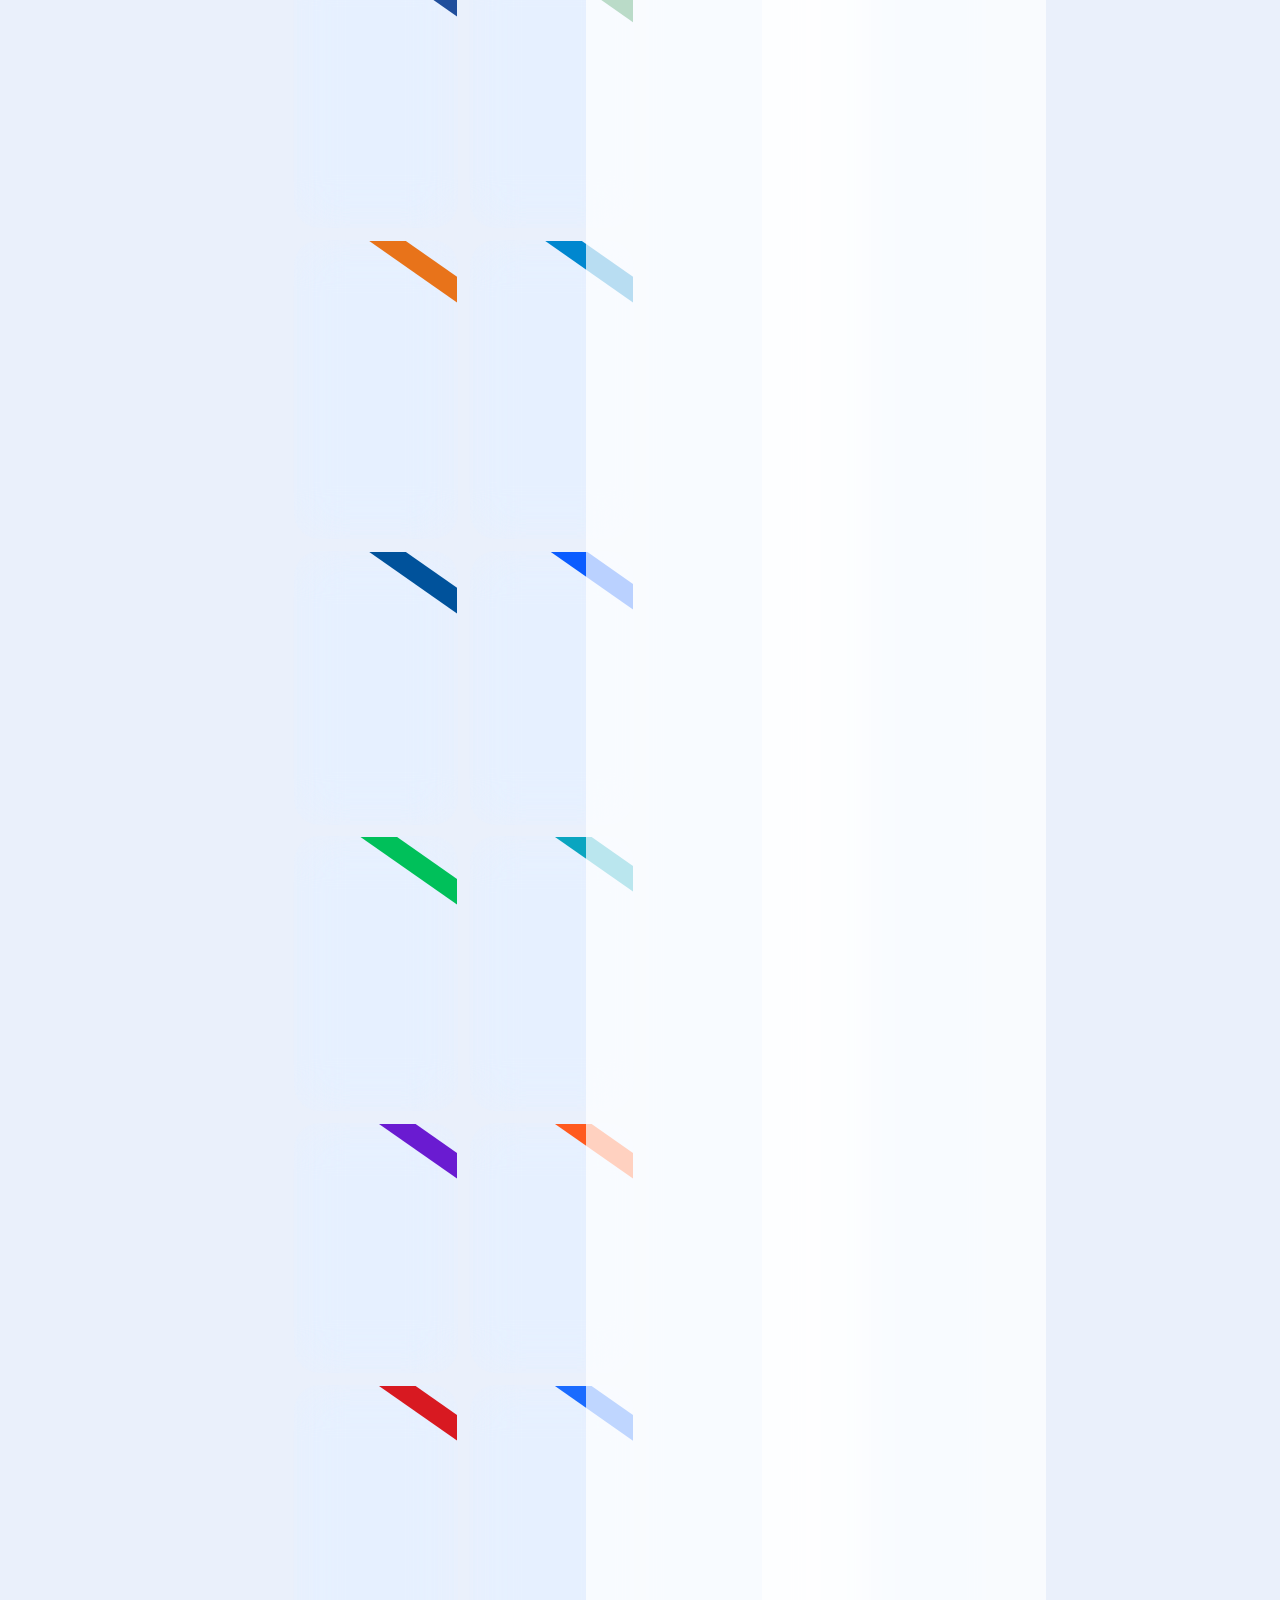
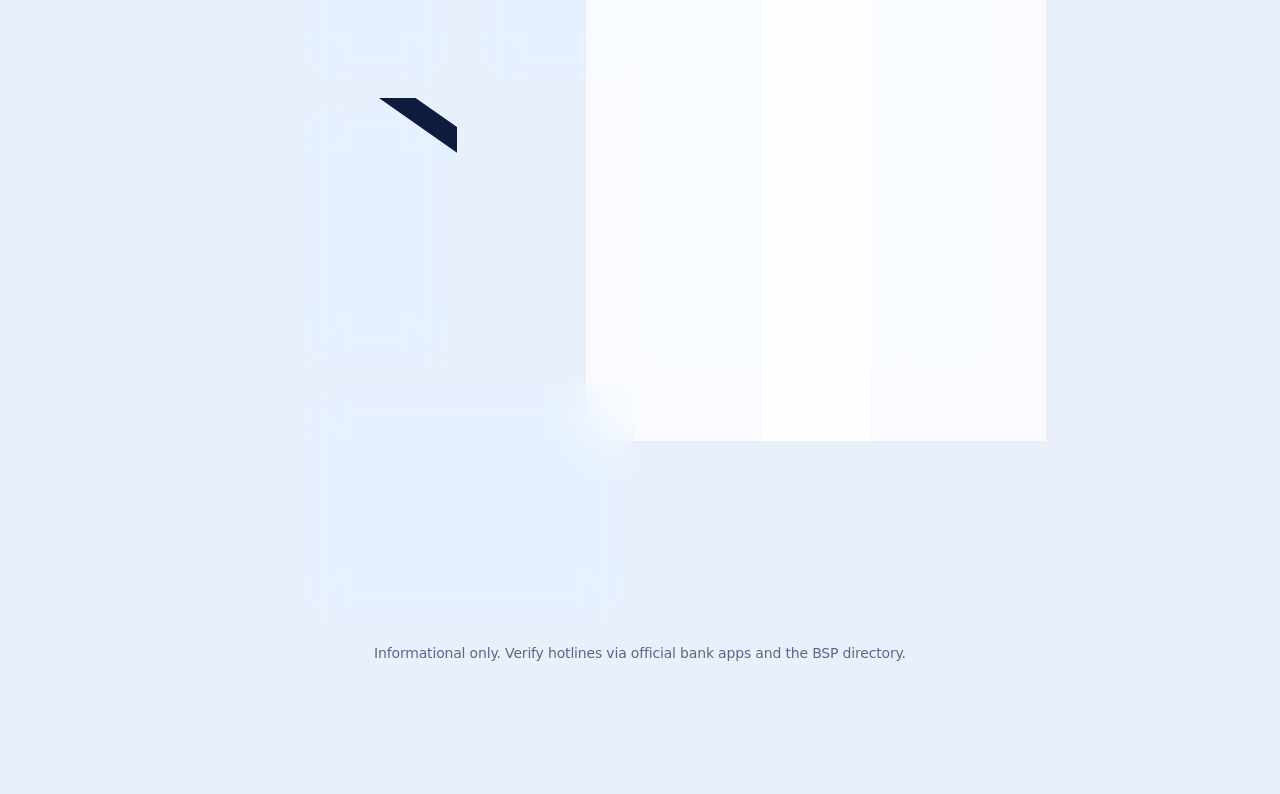
==== commit 963f97f7: "Add files via upload" ====
--- a/index.html
+++ b/index.html
@@ -1,7 +1,7 @@
 <!doctype html><html lang="en"><head><meta charset="utf-8"><meta name="viewport" content="width=device-width,initial-scale=1,viewport-fit=cover">
 <title>BantayKaban | PH Digital Banking & Asset Defense Hub</title>
 <meta name="description" content="Comprehensive cybersecurity guide, emergency lock hotlines (1326, BSP BOB), and fraud defense for Filipino bank accounts and e-wallets.">
-<meta name="theme-color" content="#0b2a5b"><link rel="manifest" href="manifest.webmanifest"><link rel="icon" href="favicon.svg" type="image/svg+xml">
+<meta name="theme-color" content="#0A0D14"><link rel="manifest" href="manifest.webmanifest"><link rel="icon" href="favicon.svg" type="image/svg+xml">
 <link rel="apple-touch-icon" href="icons/apple-touch-icon.png">
 <meta name="apple-mobile-web-app-capable" content="yes"><meta name="mobile-web-app-capable" content="yes"><meta name="apple-mobile-web-app-status-bar-style" content="black-translucent"><meta name="apple-mobile-web-app-title" content="BantayKaban">
 <meta property="og:type" content="website"><meta property="og:url" content="https://githubbest729.github.io/bantaykaban-pwa/">
@@ -13,41 +13,40 @@
 <meta name="twitter:image" content="https://githubbest729.github.io/bantaykaban-pwa/images/og-image.png"><meta name="twitter:image:alt" content="BantayKaban Security Banner">
 <link rel="stylesheet" href="css/styles.css"></head><body>
 <svg width="0" height="0" style="position:absolute" aria-hidden="true"><defs>
-<symbol id="i-shield" viewBox="0 0 24 24"><path d="M12 3l8 3v6c0 5-3.4 8-8 9-4.6-1-8-4-8-9V6z" fill="none" stroke="currentColor" stroke-width="2" stroke-linejoin="round"/><path d="M8.5 12l2.5 2.5 4.5-5" fill="none" stroke="currentColor" stroke-width="2" stroke-linecap="round" stroke-linejoin="round"/></symbol>
-<symbol id="i-bank" viewBox="0 0 24 24"><path d="M3 10l9-6 9 6M5 10v8M9.7 10v8M14.3 10v8M19 10v8M3 20h18" fill="none" stroke="currentColor" stroke-width="2" stroke-linecap="round" stroke-linejoin="round"/></symbol>
-<symbol id="i-phone" viewBox="0 0 24 24"><path d="M6.5 3h3l1.5 4-2 1.5a11 11 0 005 5l1.5-2 4 1.5v3a2 2 0 01-2 2A15 15 0 014.500 5a2 2 0 012-2z" fill="none" stroke="currentColor" stroke-width="2" stroke-linejoin="round"/></symbol>
-<symbol id="i-gear" viewBox="0 0 24 24"><circle cx="12" cy="12" r="3" fill="none" stroke="currentColor" stroke-width="2"/><path d="M12 2v3M12 19v3M2 12h3M19 12h3M5 5l2 2M17 17l2 2M5 19l2-2M17 7l2-2" stroke="currentColor" stroke-width="2" stroke-linecap="round"/></symbol>
+<symbol id="i-shield" viewBox="0 0 24 24"><path d="M12 3l8 3v6c0 5-3.4 8-8 9-4.6-1-8-4-8-9V6z" fill="none" stroke="currentColor" stroke-width="1.8" stroke-linejoin="round"/><path d="M8.5 12l2.5 2.5 4.5-5" fill="none" stroke="currentColor" stroke-width="1.8" stroke-linecap="round" stroke-linejoin="round"/></symbol>
+<symbol id="i-bank" viewBox="0 0 24 24"><path d="M3 10l9-6 9 6M5 10v8M9.7 10v8M14.3 10v8M19 10v8M3 20h18" fill="none" stroke="currentColor" stroke-width="1.8" stroke-linecap="round" stroke-linejoin="round"/></symbol>
+<symbol id="i-scan" viewBox="0 0 24 24"><circle cx="11" cy="11" r="6.5" fill="none" stroke="currentColor" stroke-width="1.8"/><path d="M16 16l4.5 4.5M8.5 11h5M11 8.5v5" fill="none" stroke="currentColor" stroke-width="1.8" stroke-linecap="round"/></symbol>
+<symbol id="i-gear" viewBox="0 0 24 24"><circle cx="12" cy="12" r="3" fill="none" stroke="currentColor" stroke-width="1.8"/><path d="M12 2.500v3M12 18.500v3M2.500 12h3M18.500 12h3M5.300 5.300l2.100 2.100M16.600 16.600l2.100 2.100M5.300 18.700l2.100-2.100M16.600 7.400l2.100-2.100" stroke="currentColor" stroke-width="1.8" stroke-linecap="round"/></symbol>
+<symbol id="i-wallet" viewBox="0 0 24 24"><path d="M4 7a2 2 0 012-2h11v4M4 7v11a2 2 0 002 2h13a1 1 0 001-1V9a1 1 0 00-1-1H6a2 2 0 01-2-1z" fill="none" stroke="currentColor" stroke-width="1.8" stroke-linejoin="round"/><circle cx="16.500" cy="14" r="1.300" fill="currentColor"/></symbol>
+<symbol id="i-coin" viewBox="0 0 24 24"><circle cx="12" cy="12" r="8.500" fill="none" stroke="currentColor" stroke-width="1.8"/><path d="M9.500 9.500h4a1.500 1.500 0 010 3h-4m0 0h4.500a1.500 1.500 0 010 3H9.500M12 7.500v9" fill="none" stroke="currentColor" stroke-width="1.500" stroke-linecap="round"/></symbol>
+<symbol id="i-phone" viewBox="0 0 24 24"><path d="M6.500 3h3l1.500 4-2 1.500a11 11 0 005 5l1.500-2 4 1.500v3a2 2 0 01-2 2A15 15 0 014.500 5a2 2 0 012-2z" fill="none" stroke="currentColor" stroke-width="1.8" stroke-linejoin="round"/></symbol>
+<symbol id="i-check" viewBox="0 0 24 24"><path d="M5 12.500l4.500 4.500L19 7.500" fill="none" stroke="currentColor" stroke-width="3" stroke-linecap="round" stroke-linejoin="round"/></symbol>
+<symbol id="i-digi" viewBox="0 0 24 24"><rect x="6.500" y="2.500" width="11" height="19" rx="3" fill="none" stroke="currentColor" stroke-width="1.8"/><path d="M10 18.500h4M9.500 8l2.500-2 2.500 2M12 6v7" fill="none" stroke="currentColor" stroke-width="1.800" stroke-linecap="round" stroke-linejoin="round"/></symbol>
 </defs></svg>
-<header class="bar"><a href="tel:1326" class="tel"><svg class="ic"><use href="#i-phone"/></svg> CICC 1326</a><a href="tel:+63287087087" class="tel"><svg class="ic"><use href="#i-phone"/></svg> BSP BOB</a></header>
+<div class="amb" aria-hidden="true"></div>
+<div class="island" id="isl"><button class="pill" id="islb" aria-expanded="false" aria-controls="isld"><span class="live"></span><span id="islt">Shield Active • Caching…</span></button>
+<div class="isld" id="isld" hidden><a class="dial tel" href="tel:1326" data-n="1326"><svg class="ic"><use href="#i-phone"/></svg><span>CICC<b>1326</b></span></a><a class="dial tel" href="tel:+63287087087" data-n="(02) 8708-7087"><svg class="ic"><use href="#i-phone"/></svg><span>BSP BOB<b>(02) 8708-7087</b></span></a><button class="dial sosb" id="lock2"><svg class="ic"><use href="#i-shield"/></svg><span>Lockdown<b>Step-by-step</b></span></button></div></div>
 <main>
-<section class="hero"><p class="eyebrow">PH Digital Banking Defense</p><h1>BantayKaban</h1><p class="m">Protektahan ang bangko, e-wallet at investments mo.</p>
-<button class="sos" id="lock"><span class="dot"></span>Emergency Lockdown Protocol</button></section>
-
-<section class="card" id="cpr-s"><div class="ready"><svg class="ring" viewBox="0 0 100 100" aria-hidden="true"><circle class="rb" cx="50" cy="50" r="44"/><circle class="rf" id="rf" cx="50" cy="50" r="44"/></svg><div><p class="m">Your Defense Readiness</p><p class="pct" id="pct" aria-live="polite">0%</p><p class="m" id="prog"></p></div></div>
-<h2>#CPR: Check · Protect · Report</h2><div id="cpr"></div><button class="ghost" id="reset">Reset checklist</button></section>
-
-<section class="card" id="scam-s"><h2>Is It a Scam?</h2><p class="m">Paste an SMS, message or link. Checked on your device only.</p>
-<textarea id="scam" rows="3" placeholder="Paste text or link here..." aria-label="Text to check"></textarea>
-<div class="row"><button class="p" id="chk">Analyze</button><button class="ghost" id="clr">Clear</button></div><div id="verdict" aria-live="polite"></div></section>
-
-<section class="card"><h2>BSP Circulars &amp; Mandates</h2><div id="circ"></div></section>
-
-<section id="dir-s"><h2 class="sh">Emergency Freeze Directory</h2><input id="q" type="search" placeholder="Search BDO, GCash, Maya..." aria-label="Search institutions"><div class="bento" id="dir"></div></section>
-
-<section class="card"><h2>BSP Online Buddy (BOB)</h2><div class="row"><a class="btn p" href="https://www.m.me/BangkoSentralngPilipinas">Messenger</a><a class="btn" href="mailto:consumeraffairs@bsp.gov.ph">Email</a><a class="btn tel" href="tel:+63287087087">(02) 8708-7087</a><a class="btn tel" href="tel:+63253062584">(02) 5306-2584</a><a class="btn d" href="https://cicc.gov.ph/report">Report to CICC</a><a class="btn" href="https://www.bsp.gov.ph">bsp.gov.ph</a></div></section>
-
-<section class="card" id="set-s"><h2>Display Mode</h2><div class="seg" role="group" aria-label="Display mode"><button data-mode="light">Light</button><button data-mode="dark">Dark</button><button data-mode="sunlight">Sun</button><button data-mode="battery">OLED</button></div>
-<div class="row" style="margin-top:14px"><button class="p" id="share">Share BantayKaban</button><button id="sharel">Share lockdown steps</button><button id="a2hs">Install / Help</button></div></section>
+<header class="hero"><p class="eyebrow">PH Digital Banking Defense</p><h1>BantayKaban</h1><p class="m">Protektahan ang bangko, e-wallet at investments mo.</p></header>
+<div class="bento">
+<section class="card w2 gauge" id="cpr-s"><div class="gwrap"><svg class="ring" viewBox="0 0 100 100" aria-hidden="true"><circle class="rb" cx="50" cy="50" r="44"/><circle class="rf" id="rf" cx="50" cy="50" r="44"/></svg><div class="gt"><span class="pct" id="pct" aria-live="polite">0</span><span class="pc">%</span></div></div>
+<div><p class="eyebrow">Vault Readiness</p><p class="gs" id="gs"></p><p class="m" id="prog"></p></div></section>
+<button class="card w2 sosc" id="lock"><svg class="ic"><use href="#i-shield"/></svg><span><b>Emergency Lockdown Protocol</b><small>Hacked or scammed? Tap for the 4 steps.</small></span></button>
+<section class="card w2"><h2>#CPR · Check · Protect · Report</h2><div id="cpr"></div><button class="ghost" id="reset">Reset checklist</button></section>
+<section class="card w2" id="scam-s"><h2>Phishing &amp; Fake Link Sandbox</h2><p class="m">Paste an SMS or link. Analyzed on your device only.</p>
+<input id="snd" type="text" inputmode="tel" placeholder="Sender number or name (optional)" aria-label="Sender"><textarea id="scam" rows="3" placeholder="Paste SMS text or link..." aria-label="Message to check"></textarea>
+<div class="row"><button class="p" id="chk">Scan</button><button class="ghost" id="clr">Clear</button></div><div id="verdict" aria-live="polite"></div></section>
+<section class="w2" id="dir-s"><h2 class="sh">Bank Vault</h2><input id="q" type="search" placeholder="Search BDO, GCash, Maya..." aria-label="Search institutions"><div class="bento inner" id="dir"></div></section>
+<section class="card"><h2>Circulars</h2><div id="circ"></div></section>
+<section class="card"><h2>BSP Online Buddy</h2><div class="stack"><a class="btn p" href="https://www.m.me/BangkoSentralngPilipinas">Messenger</a><a class="btn tel" href="tel:+63253062584" data-n="(02) 5306-2584">(02) 5306-2584</a><a class="btn" href="mailto:consumeraffairs@bsp.gov.ph">Email</a><a class="btn d" href="https://cicc.gov.ph/report">Report to CICC</a></div></section>
+<section class="card w2" id="set-s"><h2>Display Engine</h2><div class="seg" role="group" aria-label="Display mode"><button data-mode="auto">Auto</button><button data-mode="light">Light</button><button data-mode="dark">Dark</button><button data-mode="sunlight">Sun</button><button data-mode="battery">AMOLED</button></div>
+<div class="row" style="margin-top:14px"><button class="p" id="share">Share</button><button id="sharel">Share lockdown steps</button><button id="a2hs">Install guide</button></div></section>
+</div>
 <p class="m foot">Informational only. Verify hotlines via official bank apps and the BSP directory.</p>
 </main>
-
-<button class="fab" id="help" aria-label="Help and guide">?</button>
-<nav class="tabs" aria-label="Main"><a href="#cpr-s" class="on"><svg class="ic"><use href="#i-shield"/></svg><span>CPR</span></a><a href="#dir-s"><svg class="ic"><use href="#i-bank"/></svg><span>Banks</span></a><a href="tel:1326" class="tel call"><svg class="ic"><use href="#i-phone"/></svg><span>1326</span></a><a href="#set-s"><svg class="ic"><use href="#i-gear"/></svg><span>Modes</span></a></nav>
-
-<div class="sheet full" id="mlock" role="dialog" aria-modal="true" aria-label="Emergency lockdown"><div><div class="sh-top"><h2>🚨 Emergency Lockdown</h2><button class="close" aria-label="Close">✕</button></div><p class="m">Act in order. Tap Copy to paste into chat or a note.</p><ol class="steps" id="steps"></ol><button class="p wide" id="copyall">Copy all steps</button></div></div>
-<div class="sheet" id="mhelp" role="dialog" aria-modal="true" aria-label="Help"><div><div class="sh-top"><h2>Help &amp; Guide</h2><button class="close" aria-label="Close">✕</button></div>
-<ol class="guide"><li>Tick the #CPR items to raise your Defense Readiness.</li><li>Paste suspicious messages into "Is It a Scam?".</li><li>Hacked? Tap Emergency Lockdown and follow the steps.</li><li>Switch to Sun or OLED mode in Modes.</li></ol>
-<p id="hometext" class="m"></p><button class="p wide" id="install" hidden>Install app</button><button class="close wide">Got it</button></div></div>
+<nav class="dock" aria-label="Main"><a href="#cpr-s" class="on" aria-label="CPR Shield"><svg class="ic"><use href="#i-shield"/></svg><span>CPR</span></a><a href="#dir-s" aria-label="Bank Vault"><svg class="ic"><use href="#i-bank"/></svg><span>Banks</span></a><a href="#scam-s" aria-label="Scam Sandbox"><svg class="ic"><use href="#i-scan"/></svg><span>Scan</span></a><a href="#set-s" aria-label="Display Settings"><svg class="ic"><use href="#i-gear"/></svg><span>Display</span></a></nav>
+<div class="sheet full" id="mlock" role="dialog" aria-modal="true" aria-label="Emergency lockdown"><div><div class="sh-top"><h2>Emergency Lockdown</h2><button class="close" aria-label="Close">✕</button></div><p class="m">Act in order. Tap Copy to paste into chat or a note.</p><ol class="steps" id="steps"></ol><button class="p wide" id="copyall">Copy all steps</button></div></div>
+<div class="sheet" id="mhelp" role="dialog" aria-modal="true" aria-label="Install guide"><div><div class="sh-top"><h2>Install guide</h2><button class="close" aria-label="Close">✕</button></div><p id="hometext" class="m"></p><button class="p wide" id="install" hidden>Install app</button><button class="close wide">Done</button></div></div>
 <div class="sheet" id="mreset" role="dialog" aria-modal="true"><div><h2>Reset checklist?</h2><p class="m">All #CPR checks will be cleared.</p><div class="row"><button class="d" id="yes">Reset</button><button class="close">Cancel</button></div></div></div>
 <div class="toast" id="toast" role="status" aria-live="polite"></div>
 <script src="js/data.js"></script><script src="js/app.js"></script></body></html>
--- a/css/styles.css
+++ b/css/styles.css
@@ -1,46 +1,45 @@
-:root{--bg:#eef3fb;--bg2:#dfe9fb;--card:rgba(255,255,255,.72);--tx:#0b1b3a;--mut:#53617f;--pri:#0a47d1;--red:#d3122b;--grn:#16a34a;--bd:rgba(20,40,90,.12);--r:20px;--blur:blur(12px);--sh:0 8px 28px rgba(15,35,80,.10)}
-.dark{--bg:#070d1c;--bg2:#0e1a36;--card:rgba(24,36,66,.62);--tx:#eaf0ff;--mut:#9fb0d6;--pri:#6c9bff;--bd:rgba(255,255,255,.10);--sh:0 8px 28px rgba(0,0,0,.4)}
-.sunlight-mode{--bg:#fff;--bg2:#fff;--card:#fff;--tx:#000;--mut:#000;--pri:#000;--red:#000;--grn:#000;--bd:#000;--r:6px;--blur:none;--sh:none;font-weight:700}
-.battery-saver-mode{--bg:#000;--bg2:#000;--card:#000;--tx:#d6d6d6;--mut:#9a9a9a;--pri:#8ab4ff;--red:#ff7b7b;--grn:#6ee79a;--bd:#2c2c2c;--blur:none;--sh:none}
-*{box-sizing:border-box;-webkit-tap-highlight-color:transparent}html{scroll-behavior:smooth;scroll-padding-top:90px}
-body{margin:0;color:var(--tx);background:linear-gradient(160deg,var(--bg),var(--bg2)) fixed;font:16px/1.5 Inter,-apple-system,system-ui,"Segoe UI",sans-serif;padding:calc(env(safe-area-inset-top) + 66px) calc(env(safe-area-inset-right) + 14px) calc(env(safe-area-inset-bottom) + 110px) calc(env(safe-area-inset-left) + 14px);max-width:640px;margin:auto}
-.sunlight-mode,.battery-saver-mode{background:var(--bg)}body.sunlight-mode,body.battery-saver-mode{background:var(--bg)}
-.ic{width:22px;height:22px;flex:none}.m{color:var(--mut);font-size:14px;margin:4px 0}.foot{text-align:center;margin-top:18px}
-h1{font-size:34px;letter-spacing:-.02em;margin:0}h2{font-size:18px;margin:0 0 10px}.sh{margin:22px 4px 10px}.eyebrow{margin:0;color:var(--pri);font-weight:700;font-size:13px;text-transform:uppercase;letter-spacing:.08em}
-.hero{padding:8px 2px 4px}
-.bar{position:fixed;top:0;left:0;right:0;z-index:30;display:flex;gap:8px;padding:calc(env(safe-area-inset-top) + 8px) calc(env(safe-area-inset-right) + 12px) 8px calc(env(safe-area-inset-left) + 12px);background:var(--red);backdrop-filter:var(--blur);-webkit-backdrop-filter:var(--blur)}
-.bar a{flex:1;display:flex;gap:6px;justify-content:center;align-items:center;color:#fff;font-weight:800;text-decoration:none;padding:9px;border-radius:14px;background:rgba(0,0,0,.22)}
-.card{background:var(--card);backdrop-filter:var(--blur);-webkit-backdrop-filter:var(--blur);border:1px solid var(--bd);border-radius:var(--r);padding:16px;margin:14px 0;box-shadow:var(--sh)}
-button,.btn,input,textarea{font:inherit;color:var(--tx);background:transparent;border:1px solid var(--bd);border-radius:14px;padding:10px 14px;text-decoration:none;display:inline-block;cursor:pointer}
-input[type=search],textarea{width:100%;background:var(--card);cursor:text;margin-bottom:8px}textarea{resize:vertical}
-button:active,.btn:active{transform:scale(.97)}.p{background:var(--pri)!important;color:#fff!important;border-color:var(--pri)!important}.d{background:var(--red)!important;color:#fff!important;border-color:var(--red)!important}
-.ghost{border-style:dashed;color:var(--mut);margin-top:6px}.wide{width:100%;margin-top:10px;text-align:center}.row{display:flex;gap:8px;flex-wrap:wrap}
-.sos{width:100%;margin-top:12px;padding:18px;border:0;border-radius:var(--r);background:linear-gradient(135deg,#ff3b4f,#b10c22);color:#fff;font-weight:800;font-size:17px;display:flex;gap:10px;align-items:center;justify-content:center;box-shadow:0 10px 28px rgba(211,18,43,.35)}
-.dot{width:10px;height:10px;border-radius:50%;background:#fff;animation:pu 1.4s infinite}@keyframes pu{50%{opacity:.3;transform:scale(1.5)}}
-.ready{display:flex;gap:16px;align-items:center;margin-bottom:10px}.ring{width:92px;height:92px;transform:rotate(-90deg)}.ring circle{fill:none;stroke-width:9;stroke-linecap:round}.rb{stroke:var(--bd)}.rf{stroke:var(--grn);stroke-dasharray:276.46;stroke-dashoffset:276.46;transition:stroke-dashoffset .6s cubic-bezier(.2,.8,.2,1)}
-.pct{font-size:34px;font-weight:800;margin:0;line-height:1}
-.sw{display:flex;gap:12px;align-items:center;padding:10px 4px;border-top:1px solid var(--bd);cursor:pointer;border-radius:12px}.sw input{position:absolute;opacity:0;width:1px;height:1px}
-.tr{width:48px;height:28px;border-radius:99px;background:var(--bd);position:relative;flex:none;transition:background .2s}.tr:after{content:"";position:absolute;top:3px;left:3px;width:22px;height:22px;border-radius:50%;background:#fff;box-shadow:0 1px 3px rgba(0,0,0,.35);transition:transform .2s}
-.sw input:checked+.tr{background:var(--grn)}.sw input:checked+.tr:after{transform:translateX(20px)}.sw input:focus-visible+.tr{outline:3px solid var(--pri);outline-offset:2px}
-.sunlight-mode .tr{border:3px solid #000;background:#fff}.sunlight-mode .tr:after{background:#000}.sunlight-mode .sw input:checked+.tr{background:#000}.sunlight-mode .sw input:checked+.tr:after{background:#fff}
-.pulse{animation:gp .7s}@keyframes gp{0%{box-shadow:0 0 0 0 rgba(22,163,74,.55);background:rgba(22,163,74,.12)}100%{box-shadow:0 0 0 18px rgba(22,163,74,0)}}
-.bento{display:grid;grid-template-columns:1fr;gap:10px}@media(min-width:520px){.bento{grid-template-columns:1fr 1fr}}
-.bk{background:var(--card);backdrop-filter:var(--blur);-webkit-backdrop-filter:var(--blur);border:1px solid var(--bd);border-left:6px solid var(--c);border-radius:var(--r);padding:14px;box-shadow:var(--sh)}
-.bk h3{margin:0;font-size:17px}.tag{display:inline-block;font-size:11px;font-weight:800;padding:2px 9px;border-radius:99px;background:var(--c);color:#fff;margin:6px 0}.sunlight-mode .tag{background:#000}
-.bk p{font-size:13px;color:var(--mut);margin:4px 0 8px}.bk .row button,.bk .row a{padding:7px 12px;font-size:14px}
-details{border-top:1px solid var(--bd);padding:10px 0}summary{font-weight:700;cursor:pointer;list-style:none;display:flex;justify-content:space-between}summary::-webkit-details-marker{display:none}summary:after{content:"+";color:var(--pri);font-size:20px;line-height:1}details[open] summary:after{content:"−"}
-.seg{display:flex;padding:4px;gap:4px;border:1px solid var(--bd);border-radius:99px}.seg button{flex:1;border:0;border-radius:99px;padding:9px 4px;font-weight:700;color:var(--mut)}.seg button[aria-pressed=true]{background:var(--pri);color:#fff}
-.sunlight-mode .seg button[aria-pressed=true]{background:#000}
-.tabs{position:fixed;left:50%;transform:translateX(-50%);bottom:calc(env(safe-area-inset-bottom) + 10px);width:min(92vw,420px);z-index:30;display:flex;justify-content:space-around;padding:8px;border-radius:28px;background:var(--card);backdrop-filter:blur(18px);-webkit-backdrop-filter:blur(18px);border:1px solid var(--bd);box-shadow:0 12px 34px rgba(0,0,0,.25)}
-.tabs a{display:flex;flex-direction:column;align-items:center;gap:2px;font-size:11px;font-weight:700;color:var(--mut);text-decoration:none;padding:6px 14px;border-radius:18px}.tabs a.on{color:var(--pri);background:var(--bd)}.tabs .call{color:#fff;background:var(--red)}.sunlight-mode .tabs .call{background:#000}
-.fab{position:fixed;right:calc(env(safe-area-inset-right) + 16px);bottom:calc(env(safe-area-inset-bottom) + 88px);width:46px;height:46px;border-radius:50%;padding:0;font-weight:800;font-size:20px;z-index:29;background:var(--card);backdrop-filter:var(--blur);box-shadow:var(--sh)}
-.sheet{position:fixed;inset:0;z-index:50;background:rgba(0,0,0,.6);display:none;align-items:flex-end}.sheet.on{display:flex}.sheet>div{background:var(--bg);color:var(--tx);width:100%;max-width:640px;margin:auto;max-height:90vh;overflow:auto;border-radius:26px 26px 0 0;padding:18px 18px calc(env(safe-area-inset-bottom) + 18px);border:1px solid var(--bd)}
-.sheet.full>div{height:100%;max-height:none;border-radius:0;padding-top:calc(env(safe-area-inset-top) + 16px)}.sh-top{display:flex;justify-content:space-between;align-items:center}.close{padding:8px 14px}
-.steps{list-style:none;padding:0;margin:12px 0;counter-reset:s}.steps li{counter-increment:s;background:var(--card);border:1px solid var(--bd);border-radius:var(--r);padding:14px 14px 14px 56px;margin-bottom:10px;position:relative}.steps li:before{content:counter(s);position:absolute;left:14px;top:14px;width:30px;height:30px;border-radius:50%;background:var(--red);color:#fff;display:grid;place-items:center;font-weight:800}.sunlight-mode .steps li:before{background:#000}
-.steps b{display:block}.steps .row{margin-top:8px}.steps .row>*{padding:7px 12px;font-size:14px}.guide li{margin-bottom:6px}
-.v{border-radius:var(--r);padding:12px 14px;margin-top:12px;border:2px solid var(--c)}.v h3{margin:0 0 4px;color:var(--c)}.v ul{margin:6px 0 0;padding-left:18px;font-size:14px}.v.bad{--c:var(--red)}.v.warn{--c:#d97706}.v.ok{--c:var(--grn)}.sunlight-mode .v{--c:#000}
-.toast{position:fixed;left:50%;bottom:calc(env(safe-area-inset-bottom) + 96px);transform:translateX(-50%);background:#111;color:#fff;border:1px solid #fff;padding:10px 16px;border-radius:99px;z-index:60;display:none;font-weight:700;font-size:14px}.toast.on{display:block}
-.sunlight-mode a:not(.bar a):not(.tabs a):not(.btn){color:#000;text-decoration:underline}.sunlight-mode .card,.sunlight-mode .bk,.sunlight-mode .tabs,.sunlight-mode button,.sunlight-mode input,.sunlight-mode textarea,.sunlight-mode .btn{border:3px solid #000}
-.sunlight-mode .bar{background:#fff;border-bottom:4px solid #000}.sunlight-mode .bar a{background:#fff;color:#000;border:3px solid #000}.sunlight-mode .sos{background:#000;box-shadow:none}.sunlight-mode .p,.sunlight-mode .d{background:#000!important;border-color:#000!important}.sunlight-mode .rf{stroke:#000}
-.battery-saver-mode *{animation:none!important;transition:none!important;box-shadow:none!important;backdrop-filter:none!important;-webkit-backdrop-filter:none!important;text-shadow:none!important}.battery-saver-mode .bar{background:#000;border-bottom:2px solid var(--red)}.battery-saver-mode .card,.battery-saver-mode .bk,.battery-saver-mode .tabs,.battery-saver-mode .sheet>div{background:#000}.battery-saver-mode .sos{background:#000;border:2px solid var(--red);color:var(--red)}.battery-saver-mode .p,.battery-saver-mode .d{background:#000!important;border:2px solid var(--pri)!important;color:var(--tx)!important}.battery-saver-mode .tag,.battery-saver-mode .steps li:before{background:#000;border:1px solid var(--tx)}.battery-saver-mode .tabs .call{background:#000;border:1px solid var(--red);color:var(--red)}
+:root{--e:cubic-bezier(.32,.72,0,1);--bg:#eaf0fb;--g1:rgba(79,124,255,.28);--g2:rgba(23,201,150,.22);--card:rgba(255,255,255,.72);--cb:rgba(255,255,255,.4);--tx:#0b1530;--mut:#5a6785;--pri:#1a5cff;--red:#e5233f;--grn:#12b886;--amb:#f59f00;--ln:rgba(15,30,70,.1);--blur:blur(24px) saturate(180%);--sh:0 10px 40px rgba(20,40,100,.12),inset 0 1px 0 rgba(255,255,255,.7);--r:26px}
+.dark{--bg:#0A0D14;--g1:rgba(60,100,255,.22);--g2:rgba(20,220,160,.14);--card:rgba(18,22,34,.72);--cb:rgba(255,255,255,.09);--tx:#edf1ff;--mut:#8f9cc0;--pri:#6b94ff;--ln:rgba(255,255,255,.08);--sh:0 10px 40px rgba(0,0,0,.5),inset 0 1px 0 rgba(255,255,255,.08),0 0 0 1px rgba(110,150,255,.06)}
+.sunlight-mode{--bg:#fff;--g1:transparent;--g2:transparent;--card:#fff;--cb:#000;--tx:#000;--mut:#000;--pri:#000;--red:#000;--grn:#000;--amb:#000;--ln:#000;--blur:none;--sh:none;--r:12px;font-weight:700}
+.battery-saver-mode{--bg:#000;--g1:transparent;--g2:transparent;--card:#000;--cb:#262626;--tx:#cfcfcf;--mut:#8c8c8c;--pri:#7fa6e8;--red:#d96b6b;--grn:#2f9e6a;--amb:#b07d12;--ln:#222;--blur:none;--sh:none}
+*{box-sizing:border-box;-webkit-tap-highlight-color:transparent}html{scroll-behavior:smooth;scroll-padding-top:84px}
+body{margin:0 auto;max-width:720px;background:var(--bg);color:var(--tx);font:16px/1.5 Inter,-apple-system,"SF Pro Text",system-ui,sans-serif;letter-spacing:-.011em;padding:calc(env(safe-area-inset-top) + 64px) calc(env(safe-area-inset-right) + 14px) calc(env(safe-area-inset-bottom) + 110px) calc(env(safe-area-inset-left) + 14px)}
+.amb{position:fixed;inset:0;z-index:-1;background:radial-gradient(60% 40% at 15% 0,var(--g1),transparent),radial-gradient(50% 40% at 90% 30%,var(--g2),transparent)}
+.ic{width:22px;height:22px;flex:none}.m{color:var(--mut);font-size:14px;margin:4px 0}.foot{text-align:center;margin:20px 0}
+h1{font-size:38px;letter-spacing:-.035em;margin:0;font-weight:800}h2{font-size:18px;letter-spacing:-.02em;margin:0 0 10px;font-weight:700}.sh{margin:6px 4px 12px}.eyebrow{margin:0;color:var(--pri);font-weight:700;font-size:12px;text-transform:uppercase;letter-spacing:.1em}.hero{padding:6px 4px}
+.bento{display:grid;grid-template-columns:1fr 1fr;gap:12px}.w2{grid-column:span 2}.inner{gap:12px}@media(min-width:720px){.bento{grid-template-columns:repeat(4,1fr)}.w2{grid-column:span 2}.gauge{grid-column:span 2}}
+.card,.bk{background:var(--card);backdrop-filter:var(--blur);-webkit-backdrop-filter:var(--blur);border:1px solid var(--cb);border-radius:var(--r);padding:18px;box-shadow:var(--sh)}
+button,.btn,input,textarea{font:inherit;color:var(--tx);background:transparent;border:1px solid var(--ln);border-radius:16px;padding:11px 15px;text-decoration:none;display:inline-block;cursor:pointer;transition:transform .35s var(--e),background .35s var(--e),opacity .35s var(--e)}
+button:active,.btn:active,.dial:active{transform:scale(.97)}input,textarea{width:100%;cursor:text;margin-bottom:8px;background:var(--card)}textarea{resize:vertical}input:focus,textarea:focus{outline:2px solid var(--pri);outline-offset:1px}
+.p{background:var(--pri)!important;color:#fff!important;border-color:var(--pri)!important}.d{background:var(--red)!important;color:#fff!important;border-color:var(--red)!important}.ghost{border-style:dashed;color:var(--mut);margin-top:8px}.wide{width:100%;margin-top:10px;text-align:center}.row{display:flex;gap:8px;flex-wrap:wrap}.stack{display:grid;gap:8px}.stack .btn{text-align:center}
+.island{position:fixed;top:calc(env(safe-area-inset-top) + 8px);left:50%;transform:translateX(-50%);z-index:40;width:max-content;max-width:94vw;background:#000;color:#fff;border-radius:26px;box-shadow:0 8px 30px rgba(0,0,0,.4);transition:width .5s var(--e);overflow:hidden}.island.open{width:min(94vw,400px)}
+.pill{display:flex;gap:9px;align-items:center;justify-content:center;width:100%;border:0;background:transparent;color:#fff;padding:10px 18px;font-size:13px;font-weight:600;border-radius:26px}
+.live{width:9px;height:9px;border-radius:50%;background:var(--grn);box-shadow:0 0 0 0 var(--grn);animation:lp 2s infinite}@keyframes lp{70%{box-shadow:0 0 0 9px transparent}100%{box-shadow:0 0 0 0 transparent}}
+.isld{display:grid;grid-template-columns:1fr 1fr 1fr;gap:8px;padding:4px 10px 12px}.isld[hidden]{display:none}.dial{display:flex;flex-direction:column;gap:4px;align-items:flex-start;padding:10px;border-radius:18px;background:#1b1f2b;color:#fff;text-decoration:none;font-size:11px;border:0;text-align:left}.dial b{font-size:12px;display:block}.sosb{background:var(--red)}
+.gauge{display:flex;gap:18px;align-items:center}.gwrap{position:relative;width:112px;height:112px;flex:none}.ring{width:100%;height:100%;transform:rotate(-90deg)}.ring circle{fill:none;stroke-width:8;stroke-linecap:round}.rb{stroke:var(--ln)}.rf{stroke:var(--rc,#f59f00);stroke-dasharray:276.46;stroke-dashoffset:276.46;transition:stroke-dashoffset .8s var(--e),stroke .8s var(--e);filter:drop-shadow(0 0 6px var(--rc,#f59f00))}
+.gt{position:absolute;inset:0;display:grid;place-items:center;align-content:center;grid-auto-flow:column;font-weight:800}.pct{font-size:34px;letter-spacing:-.04em}.pc{font-size:14px;color:var(--mut);margin:8px 0 0 1px}.gs{font-size:22px;font-weight:800;letter-spacing:-.03em;margin:2px 0}
+.sosc{display:flex;gap:14px;align-items:center;text-align:left;color:#fff;background:linear-gradient(135deg,#ff4a5f,#a80b21);border-color:rgba(255,255,255,.25);width:100%}.sosc b{display:block;font-size:17px}.sosc small{opacity:.85;font-size:13px}.sosc .ic{width:30px;height:30px}
+.sw{display:flex;gap:14px;align-items:center;padding:12px 2px;border-top:1px solid var(--ln);cursor:pointer;border-radius:14px}.sw input{position:absolute;opacity:0;width:1px;height:1px}
+.tr{width:52px;height:32px;border-radius:99px;background:var(--ln);position:relative;flex:none;transition:background .4s var(--e);display:block}.tr:after{content:"";position:absolute;top:3px;left:3px;width:26px;height:26px;border-radius:50%;background:#fff;box-shadow:0 2px 6px rgba(0,0,0,.3);transition:transform .45s var(--e)}
+.tr svg{position:absolute;left:9px;top:9px;width:14px;height:14px;color:#fff;opacity:0;transform:scale(.5);transition:all .4s var(--e);z-index:1}
+.sw input:checked+.tr{background:var(--grn)}.sw input:checked+.tr:after{transform:translateX(20px)}.sw input:checked+.tr svg{opacity:1;transform:scale(1)}.sw input:focus-visible+.tr{outline:3px solid var(--pri);outline-offset:2px}
+.sw input:checked+.tr svg{filter:drop-shadow(0 0 3px #fff)}.pulse .tr{animation:gp .8s var(--e)}@keyframes gp{0%{box-shadow:0 0 0 0 rgba(18,184,134,.6)}100%{box-shadow:0 0 0 16px transparent}}
+.bk{position:relative;overflow:hidden;grid-column:span 2;padding:16px 16px 16px 18px}.bk:before{content:"";position:absolute;left:0;top:0;bottom:0;width:6px;background:var(--c)}
+.bh{display:flex;gap:12px;align-items:center}.gl{width:42px;height:42px;border-radius:14px;display:grid;place-items:center;background:var(--c);color:#fff;flex:none}.bk h3{margin:0;font-size:17px;letter-spacing:-.02em}.bk small{color:var(--mut);font-size:12px}
+.rib{position:absolute;top:12px;right:-30px;transform:rotate(35deg);background:var(--c);color:#fff;font-size:10px;font-weight:800;letter-spacing:.04em;padding:3px 34px;text-transform:uppercase}
+.bk p{font-size:13px;color:var(--mut);margin:10px 0 0}.bk .row{margin-top:12px}.bk .row>*{padding:8px 13px;font-size:14px}
+details{border-top:1px solid var(--ln);padding:11px 0}summary{font-weight:600;cursor:pointer;list-style:none;display:flex;justify-content:space-between}summary::-webkit-details-marker{display:none}summary:after{content:"+";color:var(--pri);font-size:20px;line-height:1}details[open] summary:after{content:"−"}li{margin-bottom:4px}
+.seg{display:flex;padding:4px;gap:2px;border:1px solid var(--ln);border-radius:99px;background:var(--card)}.seg button{flex:1;border:0;border-radius:99px;padding:9px 2px;font-weight:600;font-size:13px;color:var(--mut)}.seg button[aria-pressed=true]{background:var(--pri);color:#fff}
+.dock{position:fixed;left:16px;right:16px;bottom:calc(env(safe-area-inset-bottom) + 16px);margin:0 auto;max-width:400px;z-index:30;display:flex;justify-content:space-around;padding:8px;border-radius:30px;background:var(--card);backdrop-filter:blur(28px) saturate(180%);-webkit-backdrop-filter:blur(28px) saturate(180%);border:1px solid var(--cb);box-shadow:0 14px 40px rgba(0,0,0,.28),inset 0 1px 0 rgba(255,255,255,.2)}
+.dock a{display:flex;flex-direction:column;align-items:center;gap:2px;font-size:10.5px;font-weight:700;color:var(--mut);text-decoration:none;padding:7px 15px;border-radius:22px;transition:all .4s var(--e)}.dock a.on{color:var(--pri);background:var(--ln)}.dock a:active{transform:scale(.94)}
+.sheet{position:fixed;inset:0;z-index:60;background:rgba(0,0,0,.55);display:none;align-items:flex-end}.sheet.on{display:flex;animation:fi .3s var(--e)}@keyframes fi{from{opacity:0}}
+.sheet>div{background:var(--bg);color:var(--tx);width:100%;max-width:640px;margin:auto;max-height:90vh;overflow:auto;border-radius:30px 30px 0 0;padding:20px 18px calc(env(safe-area-inset-bottom) + 18px);border:1px solid var(--cb);animation:su .5s var(--e)}@keyframes su{from{transform:translateY(40px)}}
+.sheet.full>div{height:100%;max-height:none;border-radius:0;padding-top:calc(env(safe-area-inset-top) + 16px)}.sh-top{display:flex;justify-content:space-between;align-items:center}
+.steps{list-style:none;padding:0;margin:12px 0;counter-reset:s}.steps li{counter-increment:s;background:var(--card);border:1px solid var(--cb);border-radius:22px;padding:14px 14px 14px 58px;margin-bottom:10px;position:relative}.steps li:before{content:counter(s);position:absolute;left:14px;top:14px;width:32px;height:32px;border-radius:50%;background:var(--red);color:#fff;display:grid;place-items:center;font-weight:800}.steps b{display:block}.steps .row{margin-top:8px}.steps .row>*{padding:7px 12px;font-size:14px}
+.v{border-radius:20px;padding:14px;margin-top:12px;border:1.5px solid var(--c)}.v.bad{--c:var(--red)}.v.warn{--c:var(--amb)}.v.ok{--c:var(--grn)}.badge{display:inline-block;font-size:12px;font-weight:800;padding:3px 12px;border-radius:99px;background:var(--c);color:#fff;text-transform:uppercase;letter-spacing:.04em}.v ul{margin:8px 0 0;padding-left:18px;font-size:14px}.hl{margin:10px 0 0;padding:10px;border-radius:14px;background:var(--ln);font-size:14px;word-break:break-word;white-space:pre-wrap}mark{background:rgba(229,35,63,.3);color:inherit;border-radius:4px;padding:0 2px;font-weight:700}
+.toast{position:fixed;left:50%;bottom:calc(env(safe-area-inset-bottom) + 100px);transform:translate(-50%,20px);opacity:0;pointer-events:none;background:rgba(20,22,30,.92);color:#fff;padding:11px 18px;border-radius:99px;z-index:80;font-weight:600;font-size:14px;max-width:92vw;transition:all .45s var(--e);backdrop-filter:blur(16px)}.toast.on{opacity:1;transform:translate(-50%,0)}
+.sunlight-mode .card,.sunlight-mode .bk,.sunlight-mode .dock,.sunlight-mode button,.sunlight-mode .btn,.sunlight-mode input,.sunlight-mode textarea,.sunlight-mode .steps li,.sunlight-mode .seg{border:2px solid #000}
+.sunlight-mode .island{background:#000;border:2px solid #000}.sunlight-mode a{color:#000}.sunlight-mode .p,.sunlight-mode .d,.sunlight-mode .sosc,.sunlight-mode .gl,.sunlight-mode .rib,.sunlight-mode .badge,.sunlight-mode .steps li:before,.sunlight-mode .bk:before{background:#000!important;color:#fff!important}.sunlight-mode .sw input:checked+.tr,.sunlight-mode .seg button[aria-pressed=true]{background:#000}.sunlight-mode .tr{border:2px solid #000;background:#fff}.sunlight-mode .tr:after{background:#000}.sunlight-mode .sw input:checked+.tr:after{background:#fff}.sunlight-mode .rf{stroke:#000!important;filter:none}.sunlight-mode mark{background:#000;color:#fff}.sunlight-mode .dock a.on{background:#000;color:#fff}.sunlight-mode .dial{background:#000;border:2px solid #fff}
+.battery-saver-mode *{animation:none!important;transition:none!important;box-shadow:none!important;backdrop-filter:none!important;-webkit-backdrop-filter:none!important;filter:none!important}
+.battery-saver-mode .island{background:#000;border:1px solid #333}.battery-saver-mode .sosc{background:#000;border:1px solid var(--red);color:var(--red)}.battery-saver-mode .p,.battery-saver-mode .d{background:#000!important;border:1px solid var(--pri)!important;color:var(--tx)!important}.battery-saver-mode .gl,.battery-saver-mode .rib,.battery-saver-mode .badge{filter:brightness(.6)}.battery-saver-mode .dial{background:#111}.battery-saver-mode .sheet>div,.battery-saver-mode .toast{background:#000;border:1px solid #333}
 @media(prefers-reduced-motion:reduce){*{animation:none!important;transition:none!important;scroll-behavior:auto!important}}
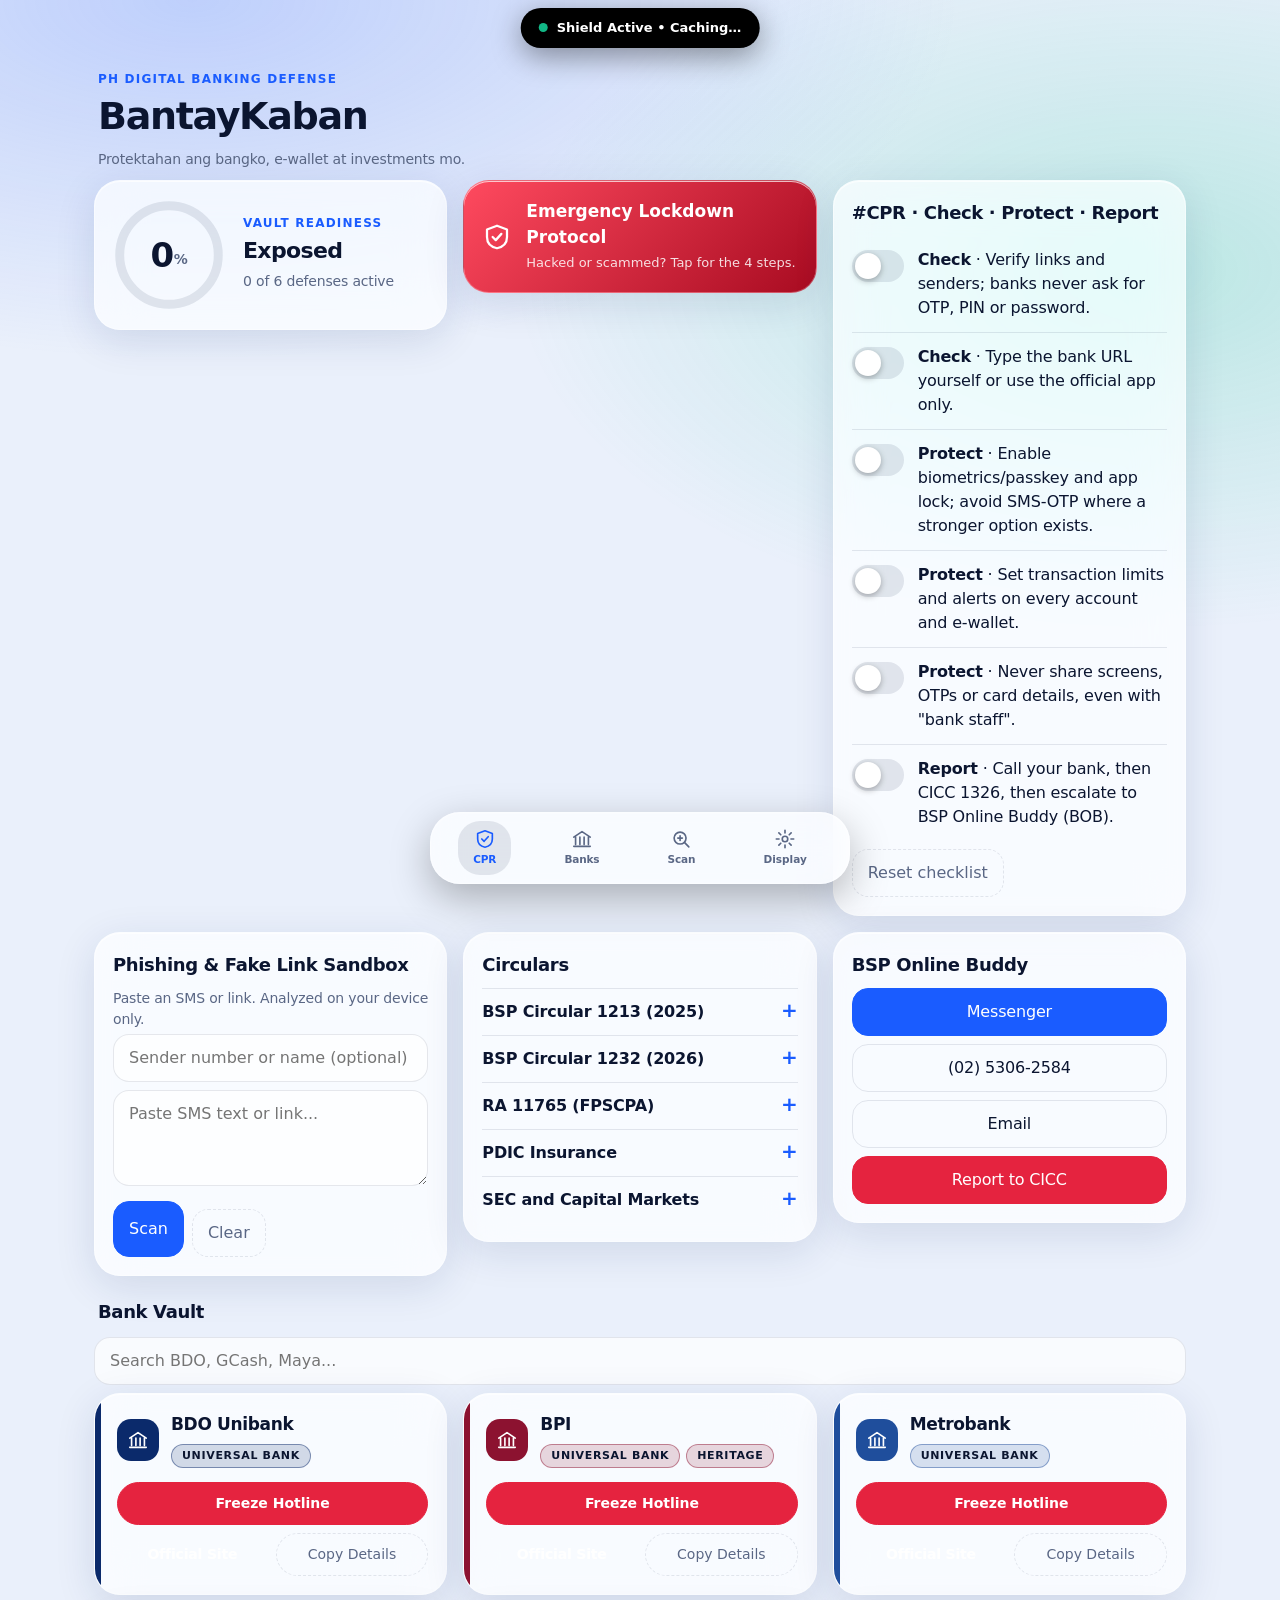
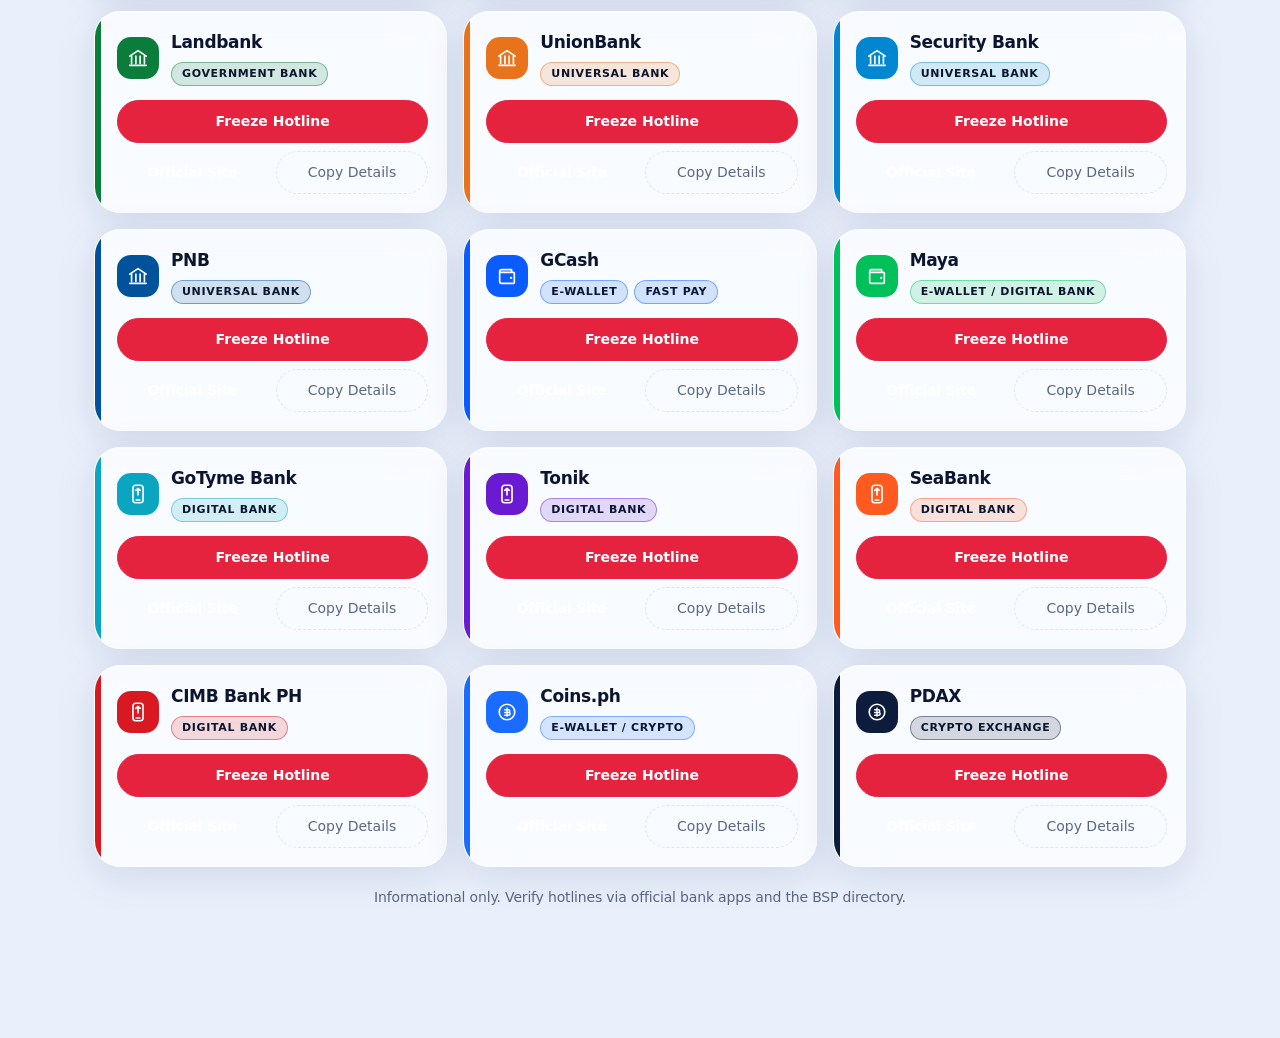
==== commit 80ac109f: "Add files via upload" ====
--- a/index.html
+++ b/index.html
@@ -29,24 +29,26 @@
 <main>
 <header class="hero"><p class="eyebrow">PH Digital Banking Defense</p><h1>BantayKaban</h1><p class="m">Protektahan ang bangko, e-wallet at investments mo.</p></header>
 <div class="bento">
-<section class="card w2 gauge" id="cpr-s"><div class="gwrap"><svg class="ring" viewBox="0 0 100 100" aria-hidden="true"><circle class="rb" cx="50" cy="50" r="44"/><circle class="rf" id="rf" cx="50" cy="50" r="44"/></svg><div class="gt"><span class="pct" id="pct" aria-live="polite">0</span><span class="pc">%</span></div></div>
+<section class="card gauge" id="cpr-s"><div class="gwrap"><svg class="ring" viewBox="0 0 100 100" aria-hidden="true"><circle class="rb" cx="50" cy="50" r="44"/><circle class="rf" id="rf" cx="50" cy="50" r="44"/></svg><div class="gt"><span class="pct" id="pct" aria-live="polite">0</span><span class="pc">%</span></div></div>
 <div><p class="eyebrow">Vault Readiness</p><p class="gs" id="gs"></p><p class="m" id="prog"></p></div></section>
-<button class="card w2 sosc" id="lock"><svg class="ic"><use href="#i-shield"/></svg><span><b>Emergency Lockdown Protocol</b><small>Hacked or scammed? Tap for the 4 steps.</small></span></button>
-<section class="card w2"><h2>#CPR · Check · Protect · Report</h2><div id="cpr"></div><button class="ghost" id="reset">Reset checklist</button></section>
-<section class="card w2" id="scam-s"><h2>Phishing &amp; Fake Link Sandbox</h2><p class="m">Paste an SMS or link. Analyzed on your device only.</p>
+<button class="card sosc" id="lock"><svg class="ic"><use href="#i-shield"/></svg><span><b>Emergency Lockdown Protocol</b><small>Hacked or scammed? Tap for the 4 steps.</small></span></button>
+<section class="card"><h2>#CPR · Check · Protect · Report</h2><div id="cpr"></div><button class="ghost" id="reset">Reset checklist</button></section>
+<section class="card" id="scam-s"><h2>Phishing &amp; Fake Link Sandbox</h2><p class="m">Paste an SMS or link. Analyzed on your device only.</p>
 <input id="snd" type="text" inputmode="tel" placeholder="Sender number or name (optional)" aria-label="Sender"><textarea id="scam" rows="3" placeholder="Paste SMS text or link..." aria-label="Message to check"></textarea>
 <div class="row"><button class="p" id="chk">Scan</button><button class="ghost" id="clr">Clear</button></div><div id="verdict" aria-live="polite"></div></section>
-<section class="w2" id="dir-s"><h2 class="sh">Bank Vault</h2><input id="q" type="search" placeholder="Search BDO, GCash, Maya..." aria-label="Search institutions"><div class="bento inner" id="dir"></div></section>
+<section class="full" id="dir-s"><h2 class="sh">Bank Vault</h2><input id="q" type="search" placeholder="Search BDO, GCash, Maya..." aria-label="Search institutions"><div class="bento inner" id="dir"></div></section>
 <section class="card"><h2>Circulars</h2><div id="circ"></div></section>
 <section class="card"><h2>BSP Online Buddy</h2><div class="stack"><a class="btn p" href="https://www.m.me/BangkoSentralngPilipinas">Messenger</a><a class="btn tel" href="tel:+63253062584" data-n="(02) 5306-2584">(02) 5306-2584</a><a class="btn" href="mailto:consumeraffairs@bsp.gov.ph">Email</a><a class="btn d" href="https://cicc.gov.ph/report">Report to CICC</a></div></section>
-<section class="card w2" id="set-s"><h2>Display Engine</h2><div class="seg" role="group" aria-label="Display mode"><button data-mode="auto">Auto</button><button data-mode="light">Light</button><button data-mode="dark">Dark</button><button data-mode="sunlight">Sun</button><button data-mode="battery">AMOLED</button></div>
-<div class="row" style="margin-top:14px"><button class="p" id="share">Share</button><button id="sharel">Share lockdown steps</button><button id="a2hs">Install guide</button></div></section>
+
 </div>
 <p class="m foot">Informational only. Verify hotlines via official bank apps and the BSP directory.</p>
 </main>
-<nav class="dock" aria-label="Main"><a href="#cpr-s" class="on" aria-label="CPR Shield"><svg class="ic"><use href="#i-shield"/></svg><span>CPR</span></a><a href="#dir-s" aria-label="Bank Vault"><svg class="ic"><use href="#i-bank"/></svg><span>Banks</span></a><a href="#scam-s" aria-label="Scam Sandbox"><svg class="ic"><use href="#i-scan"/></svg><span>Scan</span></a><a href="#set-s" aria-label="Display Settings"><svg class="ic"><use href="#i-gear"/></svg><span>Display</span></a></nav>
+<nav class="dock" aria-label="Main"><a href="#cpr-s" class="on" aria-label="CPR Shield"><svg class="ic"><use href="#i-shield"/></svg><span>CPR</span></a><a href="#dir-s" aria-label="Bank Vault"><svg class="ic"><use href="#i-bank"/></svg><span>Banks</span></a><a href="#scam-s" aria-label="Scam Sandbox"><svg class="ic"><use href="#i-scan"/></svg><span>Scan</span></a><button id="dispb" aria-label="Display settings"><svg class="ic"><use href="#i-gear"/></svg><span>Display</span></button></nav>
 <div class="sheet full" id="mlock" role="dialog" aria-modal="true" aria-label="Emergency lockdown"><div><div class="sh-top"><h2>Emergency Lockdown</h2><button class="close" aria-label="Close">✕</button></div><p class="m">Act in order. Tap Copy to paste into chat or a note.</p><ol class="steps" id="steps"></ol><button class="p wide" id="copyall">Copy all steps</button></div></div>
-<div class="sheet" id="mhelp" role="dialog" aria-modal="true" aria-label="Install guide"><div><div class="sh-top"><h2>Install guide</h2><button class="close" aria-label="Close">✕</button></div><p id="hometext" class="m"></p><button class="p wide" id="install" hidden>Install app</button><button class="close wide">Done</button></div></div>
+<div class="sheet" id="mdisp" role="dialog" aria-modal="true" aria-label="Display and settings"><div><div class="sh-top"><h2>Display Engine</h2><button class="close" aria-label="Close">✕</button></div>
+<div class="seg" role="group" aria-label="Display mode"><button data-mode="auto">Auto</button><button data-mode="light">Light</button><button data-mode="dark">Dark</button><button data-mode="sunlight">Sun</button><button data-mode="battery">AMOLED</button></div>
+<h2 class="sub">Share</h2><div class="row"><button class="p" id="share">Share BantayKaban</button><button id="sharel">Share lockdown steps</button></div>
+<h2 class="sub">Install guide</h2><p id="hometext" class="m"></p><button class="p wide" id="install" hidden>Install app</button><button class="close wide">Done</button></div></div>
 <div class="sheet" id="mreset" role="dialog" aria-modal="true"><div><h2>Reset checklist?</h2><p class="m">All #CPR checks will be cleared.</p><div class="row"><button class="d" id="yes">Reset</button><button class="close">Cancel</button></div></div></div>
 <div class="toast" id="toast" role="status" aria-live="polite"></div>
 <script src="js/data.js"></script><script src="js/app.js"></script></body></html>
--- a/css/styles.css
+++ b/css/styles.css
@@ -1,45 +1,46 @@
-:root{--e:cubic-bezier(.32,.72,0,1);--bg:#eaf0fb;--g1:rgba(79,124,255,.28);--g2:rgba(23,201,150,.22);--card:rgba(255,255,255,.72);--cb:rgba(255,255,255,.4);--tx:#0b1530;--mut:#5a6785;--pri:#1a5cff;--red:#e5233f;--grn:#12b886;--amb:#f59f00;--ln:rgba(15,30,70,.1);--blur:blur(24px) saturate(180%);--sh:0 10px 40px rgba(20,40,100,.12),inset 0 1px 0 rgba(255,255,255,.7);--r:26px}
-.dark{--bg:#0A0D14;--g1:rgba(60,100,255,.22);--g2:rgba(20,220,160,.14);--card:rgba(18,22,34,.72);--cb:rgba(255,255,255,.09);--tx:#edf1ff;--mut:#8f9cc0;--pri:#6b94ff;--ln:rgba(255,255,255,.08);--sh:0 10px 40px rgba(0,0,0,.5),inset 0 1px 0 rgba(255,255,255,.08),0 0 0 1px rgba(110,150,255,.06)}
-.sunlight-mode{--bg:#fff;--g1:transparent;--g2:transparent;--card:#fff;--cb:#000;--tx:#000;--mut:#000;--pri:#000;--red:#000;--grn:#000;--amb:#000;--ln:#000;--blur:none;--sh:none;--r:12px;font-weight:700}
-.battery-saver-mode{--bg:#000;--g1:transparent;--g2:transparent;--card:#000;--cb:#262626;--tx:#cfcfcf;--mut:#8c8c8c;--pri:#7fa6e8;--red:#d96b6b;--grn:#2f9e6a;--amb:#b07d12;--ln:#222;--blur:none;--sh:none}
+:root{--e:cubic-bezier(.32,.72,0,1);--bg:#eaf0fb;--g1:rgba(79,124,255,.28);--g2:rgba(23,201,150,.22);--card:rgba(255,255,255,.72);--cb:rgba(255,255,255,.4);--tx:#0b1530;--mut:#5a6785;--pri:#1a5cff;--red:#e5233f;--grn:#12b886;--amb:#f59f00;--border-subtle:rgba(15,30,70,.1);--blur:blur(24px) saturate(180%);--sh:0 10px 40px rgba(20,40,100,.12),inset 0 1px 0 rgba(255,255,255,.7);--r:26px}
+.dark{--bg:#0A0D14;--g1:rgba(60,100,255,.22);--g2:rgba(20,220,160,.14);--card:rgba(18,22,34,.72);--cb:rgba(255,255,255,.09);--tx:#edf1ff;--mut:#8f9cc0;--pri:#6b94ff;--border-subtle:rgba(255,255,255,.08);--sh:0 10px 40px rgba(0,0,0,.5),inset 0 1px 0 rgba(255,255,255,.08),0 0 0 1px rgba(110,150,255,.06)}
+.sunlight-mode{--bg:#fff;--g1:transparent;--g2:transparent;--card:#fff;--cb:#000;--tx:#000;--mut:#000;--pri:#000;--red:#000;--grn:#000;--amb:#000;--border-subtle:#000;--blur:none;--sh:none;--r:12px;font-weight:700}
+.battery-saver-mode{--bg:#000;--g1:transparent;--g2:transparent;--card:#000;--cb:#262626;--tx:#cfcfcf;--mut:#8c8c8c;--pri:#7fa6e8;--red:#d96b6b;--grn:#2f9e6a;--amb:#b07d12;--border-subtle:#222;--blur:none;--sh:none}
 *{box-sizing:border-box;-webkit-tap-highlight-color:transparent}html{scroll-behavior:smooth;scroll-padding-top:84px}
-body{margin:0 auto;max-width:720px;background:var(--bg);color:var(--tx);font:16px/1.5 Inter,-apple-system,"SF Pro Text",system-ui,sans-serif;letter-spacing:-.011em;padding:calc(env(safe-area-inset-top) + 64px) calc(env(safe-area-inset-right) + 14px) calc(env(safe-area-inset-bottom) + 110px) calc(env(safe-area-inset-left) + 14px)}
+body{margin:0 auto;max-width:1120px;background:var(--bg);color:var(--tx);font:16px/1.5 Inter,-apple-system,"SF Pro Text",system-ui,sans-serif;letter-spacing:-.011em;padding:calc(env(safe-area-inset-top) + 64px) calc(env(safe-area-inset-right) + 14px) 0 calc(env(safe-area-inset-left) + 14px)}
 .amb{position:fixed;inset:0;z-index:-1;background:radial-gradient(60% 40% at 15% 0,var(--g1),transparent),radial-gradient(50% 40% at 90% 30%,var(--g2),transparent)}
 .ic{width:22px;height:22px;flex:none}.m{color:var(--mut);font-size:14px;margin:4px 0}.foot{text-align:center;margin:20px 0}
 h1{font-size:38px;letter-spacing:-.035em;margin:0;font-weight:800}h2{font-size:18px;letter-spacing:-.02em;margin:0 0 10px;font-weight:700}.sh{margin:6px 4px 12px}.eyebrow{margin:0;color:var(--pri);font-weight:700;font-size:12px;text-transform:uppercase;letter-spacing:.1em}.hero{padding:6px 4px}
-.bento{display:grid;grid-template-columns:1fr 1fr;gap:12px}.w2{grid-column:span 2}.inner{gap:12px}@media(min-width:720px){.bento{grid-template-columns:repeat(4,1fr)}.w2{grid-column:span 2}.gauge{grid-column:span 2}}
-.card,.bk{background:var(--card);backdrop-filter:var(--blur);-webkit-backdrop-filter:var(--blur);border:1px solid var(--cb);border-radius:var(--r);padding:18px;box-shadow:var(--sh)}
-button,.btn,input,textarea{font:inherit;color:var(--tx);background:transparent;border:1px solid var(--ln);border-radius:16px;padding:11px 15px;text-decoration:none;display:inline-block;cursor:pointer;transition:transform .35s var(--e),background .35s var(--e),opacity .35s var(--e)}
+.bento{display:grid;grid-template-columns:1fr;gap:16px;align-items:start;grid-auto-flow:dense}@media(min-width:768px){.bento{grid-template-columns:repeat(auto-fit,minmax(320px,1fr))}}.bento>.full{grid-column:1/-1}.bento.inner{grid-template-columns:repeat(auto-fill,minmax(300px,1fr))}main{padding-bottom:calc(110px + env(safe-area-inset-bottom))}.sub{margin:18px 0 8px}
+.card,.bank-card{background:var(--card);backdrop-filter:var(--blur);-webkit-backdrop-filter:var(--blur);border:1px solid var(--cb);border-radius:var(--r);padding:18px;box-shadow:var(--sh)}
+button,.btn,input,textarea{font:inherit;color:var(--tx);background:transparent;border:1px solid var(--border-subtle);border-radius:16px;padding:11px 15px;text-decoration:none;display:inline-block;cursor:pointer;transition:transform .35s var(--e),background .35s var(--e),opacity .35s var(--e)}
 button:active,.btn:active,.dial:active{transform:scale(.97)}input,textarea{width:100%;cursor:text;margin-bottom:8px;background:var(--card)}textarea{resize:vertical}input:focus,textarea:focus{outline:2px solid var(--pri);outline-offset:1px}
 .p{background:var(--pri)!important;color:#fff!important;border-color:var(--pri)!important}.d{background:var(--red)!important;color:#fff!important;border-color:var(--red)!important}.ghost{border-style:dashed;color:var(--mut);margin-top:8px}.wide{width:100%;margin-top:10px;text-align:center}.row{display:flex;gap:8px;flex-wrap:wrap}.stack{display:grid;gap:8px}.stack .btn{text-align:center}
 .island{position:fixed;top:calc(env(safe-area-inset-top) + 8px);left:50%;transform:translateX(-50%);z-index:40;width:max-content;max-width:94vw;background:#000;color:#fff;border-radius:26px;box-shadow:0 8px 30px rgba(0,0,0,.4);transition:width .5s var(--e);overflow:hidden}.island.open{width:min(94vw,400px)}
 .pill{display:flex;gap:9px;align-items:center;justify-content:center;width:100%;border:0;background:transparent;color:#fff;padding:10px 18px;font-size:13px;font-weight:600;border-radius:26px}
 .live{width:9px;height:9px;border-radius:50%;background:var(--grn);box-shadow:0 0 0 0 var(--grn);animation:lp 2s infinite}@keyframes lp{70%{box-shadow:0 0 0 9px transparent}100%{box-shadow:0 0 0 0 transparent}}
 .isld{display:grid;grid-template-columns:1fr 1fr 1fr;gap:8px;padding:4px 10px 12px}.isld[hidden]{display:none}.dial{display:flex;flex-direction:column;gap:4px;align-items:flex-start;padding:10px;border-radius:18px;background:#1b1f2b;color:#fff;text-decoration:none;font-size:11px;border:0;text-align:left}.dial b{font-size:12px;display:block}.sosb{background:var(--red)}
-.gauge{display:flex;gap:18px;align-items:center}.gwrap{position:relative;width:112px;height:112px;flex:none}.ring{width:100%;height:100%;transform:rotate(-90deg)}.ring circle{fill:none;stroke-width:8;stroke-linecap:round}.rb{stroke:var(--ln)}.rf{stroke:var(--rc,#f59f00);stroke-dasharray:276.46;stroke-dashoffset:276.46;transition:stroke-dashoffset .8s var(--e),stroke .8s var(--e);filter:drop-shadow(0 0 6px var(--rc,#f59f00))}
-.gt{position:absolute;inset:0;display:grid;place-items:center;align-content:center;grid-auto-flow:column;font-weight:800}.pct{font-size:34px;letter-spacing:-.04em}.pc{font-size:14px;color:var(--mut);margin:8px 0 0 1px}.gs{font-size:22px;font-weight:800;letter-spacing:-.03em;margin:2px 0}
+.gauge{display:flex;gap:18px;align-items:center}.gwrap{position:relative;width:112px;height:112px;flex:none}.ring{width:100%;height:100%;transform:rotate(-90deg)}.ring circle{fill:none;stroke-width:8;stroke-linecap:round}.rb{stroke:var(--border-subtle)}.rf{stroke:var(--rc,#f59f00);stroke-dasharray:276.46;stroke-dashoffset:276.46;transition:stroke-dashoffset .8s var(--e),stroke .8s var(--e);filter:drop-shadow(0 0 6px var(--rc,#f59f00))}
+.gt{position:absolute;inset:0;display:flex;align-items:center;justify-content:center;gap:1px;font-weight:800}.pct{font-size:34px;letter-spacing:-.04em}.pc{font-size:14px;color:var(--mut);margin-top:8px}.gs{font-size:22px;font-weight:800;letter-spacing:-.03em;margin:2px 0}
 .sosc{display:flex;gap:14px;align-items:center;text-align:left;color:#fff;background:linear-gradient(135deg,#ff4a5f,#a80b21);border-color:rgba(255,255,255,.25);width:100%}.sosc b{display:block;font-size:17px}.sosc small{opacity:.85;font-size:13px}.sosc .ic{width:30px;height:30px}
-.sw{display:flex;gap:14px;align-items:center;padding:12px 2px;border-top:1px solid var(--ln);cursor:pointer;border-radius:14px}.sw input{position:absolute;opacity:0;width:1px;height:1px}
-.tr{width:52px;height:32px;border-radius:99px;background:var(--ln);position:relative;flex:none;transition:background .4s var(--e);display:block}.tr:after{content:"";position:absolute;top:3px;left:3px;width:26px;height:26px;border-radius:50%;background:#fff;box-shadow:0 2px 6px rgba(0,0,0,.3);transition:transform .45s var(--e)}
+.checklist-item{display:flex;align-items:flex-start;gap:14px;padding:12px 0;border-bottom:1px solid var(--border-subtle);cursor:pointer}.checklist-item:last-child{border-bottom:0}.checklist-item input{position:absolute;opacity:0;width:1px;height:1px}
+.tr{margin-top:2px;flex-shrink:0;width:52px;height:32px;border-radius:99px;background:var(--border-subtle);position:relative;flex:none;transition:background .4s var(--e);display:block}.tr:after{content:"";position:absolute;top:3px;left:3px;width:26px;height:26px;border-radius:50%;background:#fff;box-shadow:0 2px 6px rgba(0,0,0,.3);transition:transform .45s var(--e)}
 .tr svg{position:absolute;left:9px;top:9px;width:14px;height:14px;color:#fff;opacity:0;transform:scale(.5);transition:all .4s var(--e);z-index:1}
-.sw input:checked+.tr{background:var(--grn)}.sw input:checked+.tr:after{transform:translateX(20px)}.sw input:checked+.tr svg{opacity:1;transform:scale(1)}.sw input:focus-visible+.tr{outline:3px solid var(--pri);outline-offset:2px}
-.sw input:checked+.tr svg{filter:drop-shadow(0 0 3px #fff)}.pulse .tr{animation:gp .8s var(--e)}@keyframes gp{0%{box-shadow:0 0 0 0 rgba(18,184,134,.6)}100%{box-shadow:0 0 0 16px transparent}}
-.bk{position:relative;overflow:hidden;grid-column:span 2;padding:16px 16px 16px 18px}.bk:before{content:"";position:absolute;left:0;top:0;bottom:0;width:6px;background:var(--c)}
-.bh{display:flex;gap:12px;align-items:center}.gl{width:42px;height:42px;border-radius:14px;display:grid;place-items:center;background:var(--c);color:#fff;flex:none}.bk h3{margin:0;font-size:17px;letter-spacing:-.02em}.bk small{color:var(--mut);font-size:12px}
-.rib{position:absolute;top:12px;right:-30px;transform:rotate(35deg);background:var(--c);color:#fff;font-size:10px;font-weight:800;letter-spacing:.04em;padding:3px 34px;text-transform:uppercase}
-.bk p{font-size:13px;color:var(--mut);margin:10px 0 0}.bk .row{margin-top:12px}.bk .row>*{padding:8px 13px;font-size:14px}
-details{border-top:1px solid var(--ln);padding:11px 0}summary{font-weight:600;cursor:pointer;list-style:none;display:flex;justify-content:space-between}summary::-webkit-details-marker{display:none}summary:after{content:"+";color:var(--pri);font-size:20px;line-height:1}details[open] summary:after{content:"−"}li{margin-bottom:4px}
-.seg{display:flex;padding:4px;gap:2px;border:1px solid var(--ln);border-radius:99px;background:var(--card)}.seg button{flex:1;border:0;border-radius:99px;padding:9px 2px;font-weight:600;font-size:13px;color:var(--mut)}.seg button[aria-pressed=true]{background:var(--pri);color:#fff}
-.dock{position:fixed;left:16px;right:16px;bottom:calc(env(safe-area-inset-bottom) + 16px);margin:0 auto;max-width:400px;z-index:30;display:flex;justify-content:space-around;padding:8px;border-radius:30px;background:var(--card);backdrop-filter:blur(28px) saturate(180%);-webkit-backdrop-filter:blur(28px) saturate(180%);border:1px solid var(--cb);box-shadow:0 14px 40px rgba(0,0,0,.28),inset 0 1px 0 rgba(255,255,255,.2)}
-.dock a{display:flex;flex-direction:column;align-items:center;gap:2px;font-size:10.5px;font-weight:700;color:var(--mut);text-decoration:none;padding:7px 15px;border-radius:22px;transition:all .4s var(--e)}.dock a.on{color:var(--pri);background:var(--ln)}.dock a:active{transform:scale(.94)}
+.checklist-item input:checked+.tr{background:var(--grn)}.checklist-item input:checked+.tr:after{transform:translateX(20px)}.checklist-item input:checked+.tr svg{opacity:1;transform:scale(1)}.checklist-item input:focus-visible+.tr{outline:3px solid var(--pri);outline-offset:2px}
+.checklist-item input:checked+.tr svg{filter:drop-shadow(0 0 3px #fff)}.pulse .tr{animation:gp .8s var(--e)}@keyframes gp{0%{box-shadow:0 0 0 0 rgba(18,184,134,.6)}100%{box-shadow:0 0 0 16px transparent}}
+.bank-card{position:relative;overflow:hidden;padding:18px 18px 18px 22px}.bank-card:before{content:"";position:absolute;left:0;top:0;bottom:0;width:6px;background:var(--c)}
+.bh{display:flex;gap:12px;align-items:center}.gl{width:42px;height:42px;border-radius:14px;display:grid;place-items:center;background:var(--c);color:#fff;flex:none}.bank-card h3{margin:0;font-size:17px;letter-spacing:-.02em}.pills{display:flex;gap:6px;flex-wrap:wrap;margin-top:6px}.tag-pill{display:inline-block;padding:3px 10px;border-radius:999px;font-size:11px;font-weight:800;letter-spacing:.06em;text-transform:uppercase;color:var(--tx);background:color-mix(in srgb,var(--c) 16%,transparent);border:1px solid color-mix(in srgb,var(--c) 45%,transparent)}.acts{display:flex;flex-wrap:wrap;gap:8px;margin-top:14px}.acts>*{padding:10px 14px;font-size:14px;text-align:center;border-radius:999px}.acts .d{flex:1 1 100%;font-weight:700}.acts .pill{flex:1 1 0}.acts .gh{flex:1 1 0;border-style:dashed;color:var(--mut)}
+
+.bank-card p{font-size:13px;color:var(--mut);margin:10px 0 0}.bank-card .row{margin-top:12px}.bank-card .row>*{padding:8px 13px;font-size:14px}
+details{border-top:1px solid var(--border-subtle);padding:11px 0}summary{font-weight:600;cursor:pointer;list-style:none;display:flex;justify-content:space-between}summary::-webkit-details-marker{display:none}summary:after{content:"+";color:var(--pri);font-size:20px;line-height:1}details[open] summary:after{content:"−"}li{margin-bottom:4px}
+.seg{display:flex;padding:4px;gap:2px;border:1px solid var(--border-subtle);border-radius:99px;background:var(--card)}.seg button{flex:1;border:0;border-radius:99px;padding:9px 2px;font-weight:600;font-size:13px;color:var(--mut)}.seg button[aria-pressed=true]{background:var(--pri);color:#fff}
+.dock{position:fixed;left:50%;transform:translateX(-50%);bottom:calc(env(safe-area-inset-bottom) + 16px);width:calc(100% - 32px);max-width:420px;z-index:30;display:flex;justify-content:space-around;padding:8px;border-radius:30px;background:var(--card);backdrop-filter:blur(16px) saturate(180%);-webkit-backdrop-filter:blur(16px) saturate(180%);border:1px solid var(--cb);box-shadow:0 14px 40px rgba(0,0,0,.28),inset 0 1px 0 rgba(255,255,255,.2)}
+.dock a{display:flex;flex-direction:column;align-items:center;gap:2px;font-size:10.5px;font-weight:700;color:var(--mut);text-decoration:none;padding:7px 15px;border-radius:22px;transition:all .4s var(--e)}.dock button{display:flex;flex-direction:column;align-items:center;gap:2px;font-size:10.5px;font-weight:700;color:var(--mut);padding:7px 15px;border:0;border-radius:22px;background:transparent}.dock a.on{color:var(--pri);background:var(--border-subtle)}.dock a:active{transform:scale(.94)}
 .sheet{position:fixed;inset:0;z-index:60;background:rgba(0,0,0,.55);display:none;align-items:flex-end}.sheet.on{display:flex;animation:fi .3s var(--e)}@keyframes fi{from{opacity:0}}
 .sheet>div{background:var(--bg);color:var(--tx);width:100%;max-width:640px;margin:auto;max-height:90vh;overflow:auto;border-radius:30px 30px 0 0;padding:20px 18px calc(env(safe-area-inset-bottom) + 18px);border:1px solid var(--cb);animation:su .5s var(--e)}@keyframes su{from{transform:translateY(40px)}}
 .sheet.full>div{height:100%;max-height:none;border-radius:0;padding-top:calc(env(safe-area-inset-top) + 16px)}.sh-top{display:flex;justify-content:space-between;align-items:center}
 .steps{list-style:none;padding:0;margin:12px 0;counter-reset:s}.steps li{counter-increment:s;background:var(--card);border:1px solid var(--cb);border-radius:22px;padding:14px 14px 14px 58px;margin-bottom:10px;position:relative}.steps li:before{content:counter(s);position:absolute;left:14px;top:14px;width:32px;height:32px;border-radius:50%;background:var(--red);color:#fff;display:grid;place-items:center;font-weight:800}.steps b{display:block}.steps .row{margin-top:8px}.steps .row>*{padding:7px 12px;font-size:14px}
-.v{border-radius:20px;padding:14px;margin-top:12px;border:1.5px solid var(--c)}.v.bad{--c:var(--red)}.v.warn{--c:var(--amb)}.v.ok{--c:var(--grn)}.badge{display:inline-block;font-size:12px;font-weight:800;padding:3px 12px;border-radius:99px;background:var(--c);color:#fff;text-transform:uppercase;letter-spacing:.04em}.v ul{margin:8px 0 0;padding-left:18px;font-size:14px}.hl{margin:10px 0 0;padding:10px;border-radius:14px;background:var(--ln);font-size:14px;word-break:break-word;white-space:pre-wrap}mark{background:rgba(229,35,63,.3);color:inherit;border-radius:4px;padding:0 2px;font-weight:700}
+.v{border-radius:20px;padding:14px;margin-top:12px;border:1.5px solid var(--c)}.v.bad{--c:var(--red)}.v.warn{--c:var(--amb)}.v.ok{--c:var(--grn)}.badge{display:inline-block;font-size:12px;font-weight:800;padding:3px 12px;border-radius:99px;background:var(--c);color:#fff;text-transform:uppercase;letter-spacing:.04em}.v ul{margin:8px 0 0;padding-left:18px;font-size:14px}.hl{margin:10px 0 0;padding:10px;border-radius:14px;background:var(--border-subtle);font-size:14px;word-break:break-word;white-space:pre-wrap}mark{background:rgba(229,35,63,.3);color:inherit;border-radius:4px;padding:0 2px;font-weight:700}
 .toast{position:fixed;left:50%;bottom:calc(env(safe-area-inset-bottom) + 100px);transform:translate(-50%,20px);opacity:0;pointer-events:none;background:rgba(20,22,30,.92);color:#fff;padding:11px 18px;border-radius:99px;z-index:80;font-weight:600;font-size:14px;max-width:92vw;transition:all .45s var(--e);backdrop-filter:blur(16px)}.toast.on{opacity:1;transform:translate(-50%,0)}
-.sunlight-mode .card,.sunlight-mode .bk,.sunlight-mode .dock,.sunlight-mode button,.sunlight-mode .btn,.sunlight-mode input,.sunlight-mode textarea,.sunlight-mode .steps li,.sunlight-mode .seg{border:2px solid #000}
-.sunlight-mode .island{background:#000;border:2px solid #000}.sunlight-mode a{color:#000}.sunlight-mode .p,.sunlight-mode .d,.sunlight-mode .sosc,.sunlight-mode .gl,.sunlight-mode .rib,.sunlight-mode .badge,.sunlight-mode .steps li:before,.sunlight-mode .bk:before{background:#000!important;color:#fff!important}.sunlight-mode .sw input:checked+.tr,.sunlight-mode .seg button[aria-pressed=true]{background:#000}.sunlight-mode .tr{border:2px solid #000;background:#fff}.sunlight-mode .tr:after{background:#000}.sunlight-mode .sw input:checked+.tr:after{background:#fff}.sunlight-mode .rf{stroke:#000!important;filter:none}.sunlight-mode mark{background:#000;color:#fff}.sunlight-mode .dock a.on{background:#000;color:#fff}.sunlight-mode .dial{background:#000;border:2px solid #fff}
+.sunlight-mode .card,.sunlight-mode .bank-card,.sunlight-mode .dock,.sunlight-mode button,.sunlight-mode .btn,.sunlight-mode input,.sunlight-mode textarea,.sunlight-mode .steps li,.sunlight-mode .seg{border:2px solid #000}
+.sunlight-mode .island{background:#000;border:2px solid #000}.sunlight-mode a{color:#000}.sunlight-mode .p,.sunlight-mode .d,.sunlight-mode .sosc,.sunlight-mode .gl,.sunlight-mode .badge,.sunlight-mode .steps li:before,.sunlight-mode .bank-card:before{background:#000!important;color:#fff!important}.sunlight-mode .checklist-item input:checked+.tr,.sunlight-mode .seg button[aria-pressed=true]{background:#000}.sunlight-mode .tr{border:2px solid #000;background:#fff}.sunlight-mode .tr:after{background:#000}.sunlight-mode .checklist-item input:checked+.tr:after{background:#fff}.sunlight-mode .rf{stroke:#000!important;filter:none}.sunlight-mode mark{background:#000;color:#fff}.sunlight-mode .dock a.on{background:#000;color:#fff}.sunlight-mode .dial{background:#000;border:2px solid #fff}
 .battery-saver-mode *{animation:none!important;transition:none!important;box-shadow:none!important;backdrop-filter:none!important;-webkit-backdrop-filter:none!important;filter:none!important}
-.battery-saver-mode .island{background:#000;border:1px solid #333}.battery-saver-mode .sosc{background:#000;border:1px solid var(--red);color:var(--red)}.battery-saver-mode .p,.battery-saver-mode .d{background:#000!important;border:1px solid var(--pri)!important;color:var(--tx)!important}.battery-saver-mode .gl,.battery-saver-mode .rib,.battery-saver-mode .badge{filter:brightness(.6)}.battery-saver-mode .dial{background:#111}.battery-saver-mode .sheet>div,.battery-saver-mode .toast{background:#000;border:1px solid #333}
+.battery-saver-mode .island{background:#000;border:1px solid #333}.battery-saver-mode .sosc{background:#000;border:1px solid var(--red);color:var(--red)}.battery-saver-mode .p,.battery-saver-mode .d{background:#000!important;border:1px solid var(--pri)!important;color:var(--tx)!important}.battery-saver-mode .gl,.battery-saver-mode .badge{filter:brightness(.6)}.battery-saver-mode .dial{background:#111}.battery-saver-mode .sheet>div,.battery-saver-mode .toast{background:#000;border:1px solid #333}
 @media(prefers-reduced-motion:reduce){*{animation:none!important;transition:none!important;scroll-behavior:auto!important}}
+.sunlight-mode .tag-pill{background:#fff;color:#000;border:2px solid #000}.battery-saver-mode .tag-pill{background:#000;border-color:#444}
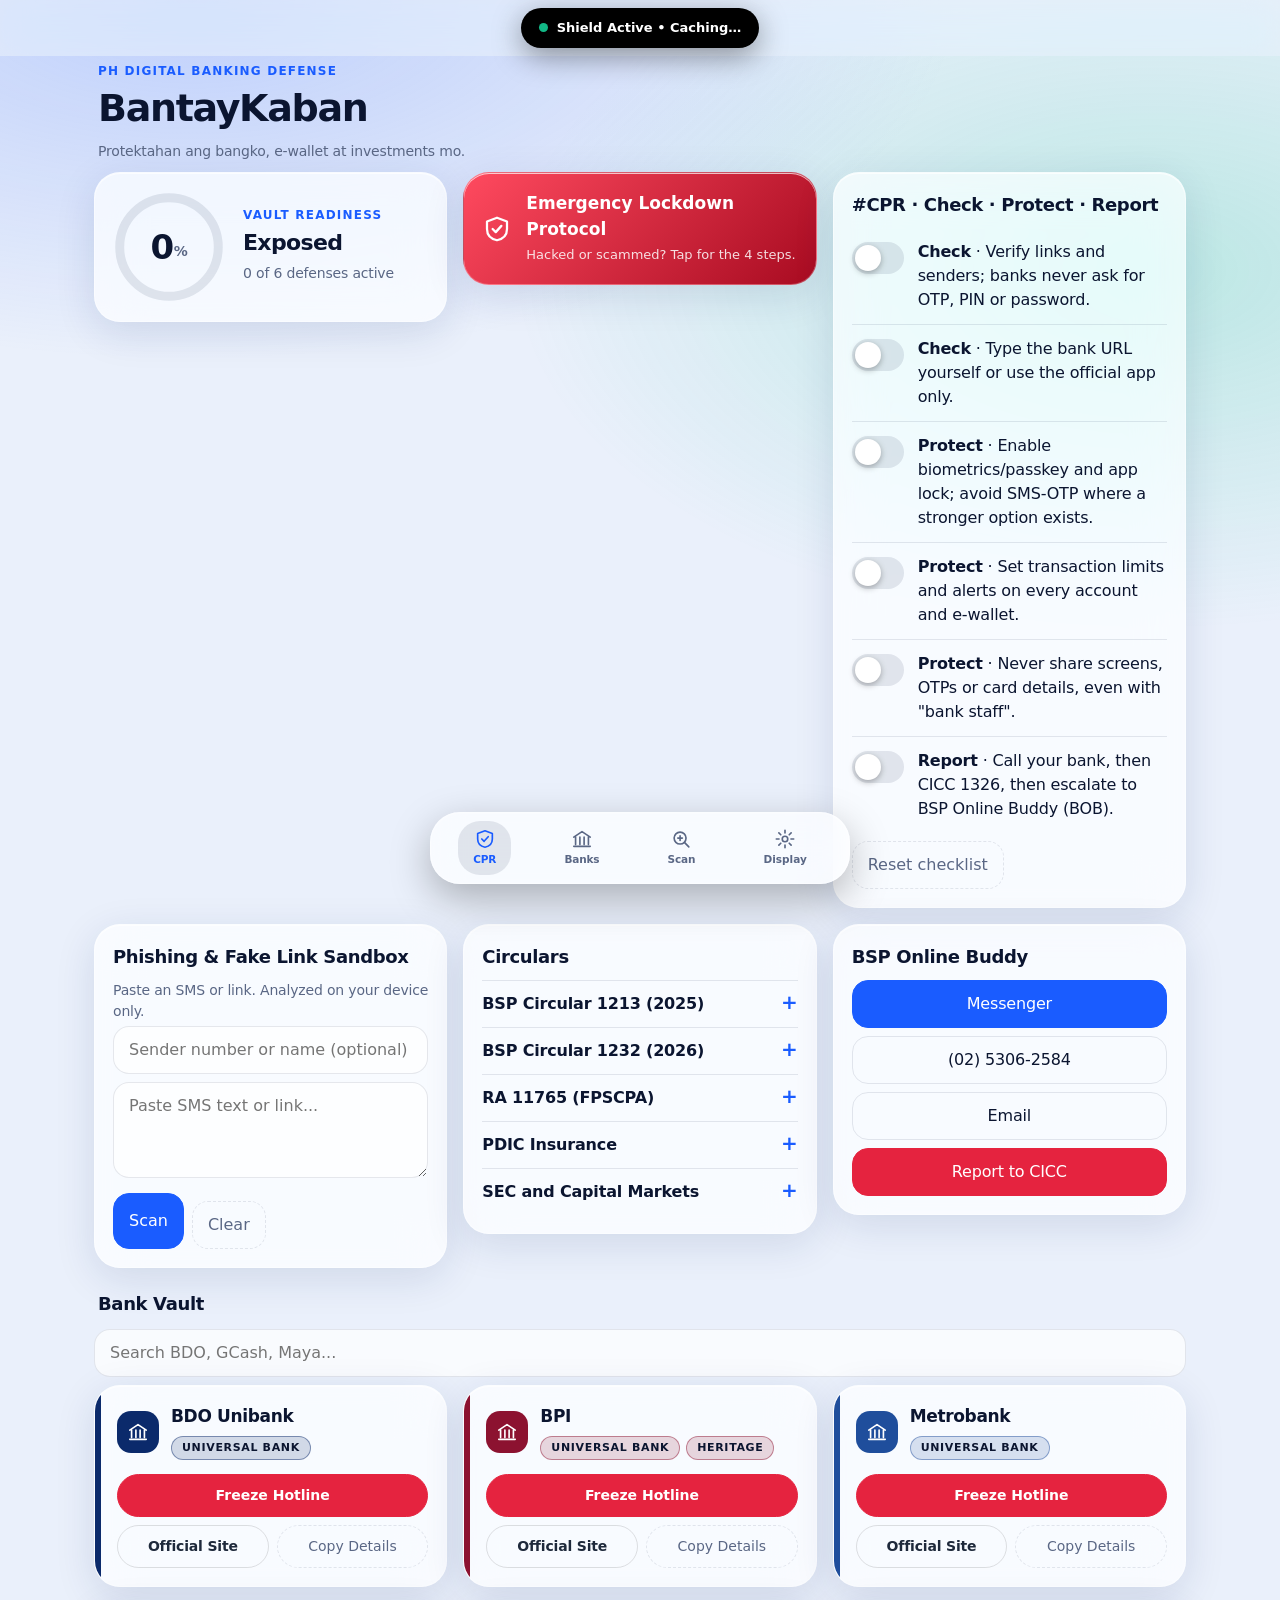
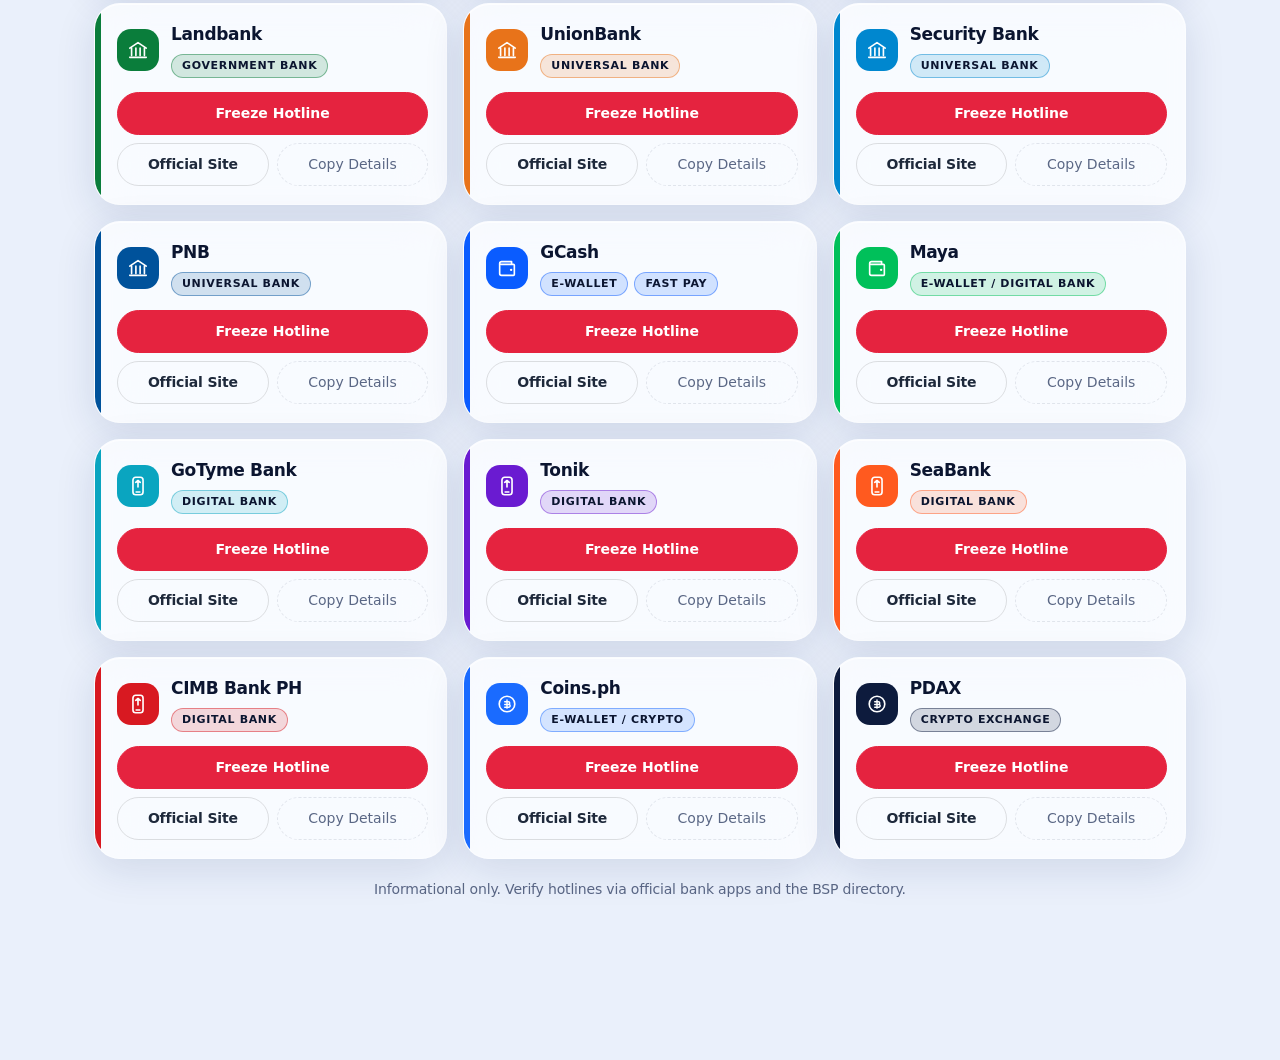
==== commit 32c73ee3: "Add files via upload" ====
--- a/index.html
+++ b/index.html
@@ -24,8 +24,8 @@
 <symbol id="i-digi" viewBox="0 0 24 24"><rect x="6.500" y="2.500" width="11" height="19" rx="3" fill="none" stroke="currentColor" stroke-width="1.8"/><path d="M10 18.500h4M9.500 8l2.500-2 2.500 2M12 6v7" fill="none" stroke="currentColor" stroke-width="1.800" stroke-linecap="round" stroke-linejoin="round"/></symbol>
 </defs></svg>
 <div class="amb" aria-hidden="true"></div>
-<div class="island" id="isl"><button class="pill" id="islb" aria-expanded="false" aria-controls="isld"><span class="live"></span><span id="islt">Shield Active • Caching…</span></button>
-<div class="isld" id="isld" hidden><a class="dial tel" href="tel:1326" data-n="1326"><svg class="ic"><use href="#i-phone"/></svg><span>CICC<b>1326</b></span></a><a class="dial tel" href="tel:+63287087087" data-n="(02) 8708-7087"><svg class="ic"><use href="#i-phone"/></svg><span>BSP BOB<b>(02) 8708-7087</b></span></a><button class="dial sosb" id="lock2"><svg class="ic"><use href="#i-shield"/></svg><span>Lockdown<b>Step-by-step</b></span></button></div></div>
+<div class="island-wrap"><div class="island" id="isl"><button class="pill" id="islb" aria-expanded="false" aria-controls="isld"><span class="live"></span><span id="islt">Shield Active • Caching…</span></button>
+<div class="isld" id="isld" hidden><a class="dial tel" href="tel:1326" data-n="1326"><svg class="ic"><use href="#i-phone"/></svg><span>CICC<b>1326</b></span></a><a class="dial tel" href="tel:+63287087087" data-n="(02) 8708-7087"><svg class="ic"><use href="#i-phone"/></svg><span>BSP BOB<b>(02) 8708-7087</b></span></a><button class="dial sosb" id="lock2"><svg class="ic"><use href="#i-shield"/></svg><span>Lockdown<b>Step-by-step</b></span></button></div></div></div>
 <main>
 <header class="hero"><p class="eyebrow">PH Digital Banking Defense</p><h1>BantayKaban</h1><p class="m">Protektahan ang bangko, e-wallet at investments mo.</p></header>
 <div class="bento">
@@ -34,7 +34,7 @@
 <button class="card sosc" id="lock"><svg class="ic"><use href="#i-shield"/></svg><span><b>Emergency Lockdown Protocol</b><small>Hacked or scammed? Tap for the 4 steps.</small></span></button>
 <section class="card"><h2>#CPR · Check · Protect · Report</h2><div id="cpr"></div><button class="ghost" id="reset">Reset checklist</button></section>
 <section class="card" id="scam-s"><h2>Phishing &amp; Fake Link Sandbox</h2><p class="m">Paste an SMS or link. Analyzed on your device only.</p>
-<input id="snd" type="text" inputmode="tel" placeholder="Sender number or name (optional)" aria-label="Sender"><textarea id="scam" rows="3" placeholder="Paste SMS text or link..." aria-label="Message to check"></textarea>
+<input id="snd" type="text" inputmode="tel" placeholder="Sender number or name (optional)" aria-label="Sender"><textarea id="scam" rows="3" placeholder="Paste SMS text or link..." aria-label="Message to check"></textarea><p class="err" id="serr" role="alert" hidden>Paste a message or link first.</p>
 <div class="row"><button class="p" id="chk">Scan</button><button class="ghost" id="clr">Clear</button></div><div id="verdict" aria-live="polite"></div></section>
 <section class="full" id="dir-s"><h2 class="sh">Bank Vault</h2><input id="q" type="search" placeholder="Search BDO, GCash, Maya..." aria-label="Search institutions"><div class="bento inner" id="dir"></div></section>
 <section class="card"><h2>Circulars</h2><div id="circ"></div></section>
@@ -48,7 +48,8 @@
 <div class="sheet" id="mdisp" role="dialog" aria-modal="true" aria-label="Display and settings"><div><div class="sh-top"><h2>Display Engine</h2><button class="close" aria-label="Close">✕</button></div>
 <div class="seg" role="group" aria-label="Display mode"><button data-mode="auto">Auto</button><button data-mode="light">Light</button><button data-mode="dark">Dark</button><button data-mode="sunlight">Sun</button><button data-mode="battery">AMOLED</button></div>
 <h2 class="sub">Share</h2><div class="row"><button class="p" id="share">Share BantayKaban</button><button id="sharel">Share lockdown steps</button></div>
-<h2 class="sub">Install guide</h2><p id="hometext" class="m"></p><button class="p wide" id="install" hidden>Install app</button><button class="close wide">Done</button></div></div>
+<h2 class="sub">Install</h2><button class="p wide" id="install">Install guide</button><button class="close wide">Done</button></div></div>
+<div class="sheet" id="minst" role="dialog" aria-modal="true" aria-label="Add to Home Screen"><div><div class="sh-top"><h2>Add to Home Screen</h2><button class="close" aria-label="Close">✕</button></div><p id="insttxt" class="m"></p><button class="close p wide">Got it</button></div></div>
 <div class="sheet" id="mreset" role="dialog" aria-modal="true"><div><h2>Reset checklist?</h2><p class="m">All #CPR checks will be cleared.</p><div class="row"><button class="d" id="yes">Reset</button><button class="close">Cancel</button></div></div></div>
 <div class="toast" id="toast" role="status" aria-live="polite"></div>
 <script src="js/data.js"></script><script src="js/app.js"></script></body></html>
--- a/css/styles.css
+++ b/css/styles.css
@@ -1,18 +1,18 @@
-:root{--e:cubic-bezier(.32,.72,0,1);--bg:#eaf0fb;--g1:rgba(79,124,255,.28);--g2:rgba(23,201,150,.22);--card:rgba(255,255,255,.72);--cb:rgba(255,255,255,.4);--tx:#0b1530;--mut:#5a6785;--pri:#1a5cff;--red:#e5233f;--grn:#12b886;--amb:#f59f00;--border-subtle:rgba(15,30,70,.1);--blur:blur(24px) saturate(180%);--sh:0 10px 40px rgba(20,40,100,.12),inset 0 1px 0 rgba(255,255,255,.7);--r:26px}
-.dark{--bg:#0A0D14;--g1:rgba(60,100,255,.22);--g2:rgba(20,220,160,.14);--card:rgba(18,22,34,.72);--cb:rgba(255,255,255,.09);--tx:#edf1ff;--mut:#8f9cc0;--pri:#6b94ff;--border-subtle:rgba(255,255,255,.08);--sh:0 10px 40px rgba(0,0,0,.5),inset 0 1px 0 rgba(255,255,255,.08),0 0 0 1px rgba(110,150,255,.06)}
-.sunlight-mode{--bg:#fff;--g1:transparent;--g2:transparent;--card:#fff;--cb:#000;--tx:#000;--mut:#000;--pri:#000;--red:#000;--grn:#000;--amb:#000;--border-subtle:#000;--blur:none;--sh:none;--r:12px;font-weight:700}
-.battery-saver-mode{--bg:#000;--g1:transparent;--g2:transparent;--card:#000;--cb:#262626;--tx:#cfcfcf;--mut:#8c8c8c;--pri:#7fa6e8;--red:#d96b6b;--grn:#2f9e6a;--amb:#b07d12;--border-subtle:#222;--blur:none;--sh:none}
+:root{--e:cubic-bezier(.32,.72,0,1);--bg:#eaf0fb;--g1:rgba(79,124,255,.28);--g2:rgba(23,201,150,.22);--card:rgba(255,255,255,.72);--cb:rgba(255,255,255,.4);--tx:#0b1530;--text-primary:#1e293b;--mut:#5a6785;--pri:#1a5cff;--red:#e5233f;--grn:#12b886;--amb:#f59f00;--border-subtle:rgba(15,30,70,.1);--blur:blur(24px) saturate(180%);--sh:0 10px 40px rgba(20,40,100,.12),inset 0 1px 0 rgba(255,255,255,.7);--r:26px}
+.dark{--bg:#0A0D14;--g1:rgba(60,100,255,.22);--g2:rgba(20,220,160,.14);--card:rgba(18,22,34,.72);--cb:rgba(255,255,255,.09);--tx:#edf1ff;--text-primary:#edf1ff;--mut:#8f9cc0;--pri:#6b94ff;--border-subtle:rgba(255,255,255,.08);--sh:0 10px 40px rgba(0,0,0,.5),inset 0 1px 0 rgba(255,255,255,.08),0 0 0 1px rgba(110,150,255,.06)}
+.sunlight-mode{--bg:#fff;--g1:transparent;--g2:transparent;--card:#fff;--cb:#000;--tx:#000;--text-primary:#000;--mut:#000;--pri:#000;--red:#000;--grn:#000;--amb:#000;--border-subtle:#000;--blur:none;--sh:none;--r:12px;font-weight:700}
+.battery-saver-mode{--bg:#000;--g1:transparent;--g2:transparent;--card:#000;--cb:#262626;--tx:#cfcfcf;--text-primary:#cfcfcf;--mut:#8c8c8c;--pri:#7fa6e8;--red:#d96b6b;--grn:#2f9e6a;--amb:#b07d12;--border-subtle:#222;--blur:none;--sh:none}
 *{box-sizing:border-box;-webkit-tap-highlight-color:transparent}html{scroll-behavior:smooth;scroll-padding-top:84px}
-body{margin:0 auto;max-width:1120px;background:var(--bg);color:var(--tx);font:16px/1.5 Inter,-apple-system,"SF Pro Text",system-ui,sans-serif;letter-spacing:-.011em;padding:calc(env(safe-area-inset-top) + 64px) calc(env(safe-area-inset-right) + 14px) 0 calc(env(safe-area-inset-left) + 14px)}
+body{margin:0 auto;max-width:1120px;background:var(--bg);color:var(--tx);font:16px/1.5 Inter,-apple-system,"SF Pro Text",system-ui,sans-serif;letter-spacing:-.011em;padding:0 calc(env(safe-area-inset-right) + 14px) 0 calc(env(safe-area-inset-left) + 14px)}
 .amb{position:fixed;inset:0;z-index:-1;background:radial-gradient(60% 40% at 15% 0,var(--g1),transparent),radial-gradient(50% 40% at 90% 30%,var(--g2),transparent)}
 .ic{width:22px;height:22px;flex:none}.m{color:var(--mut);font-size:14px;margin:4px 0}.foot{text-align:center;margin:20px 0}
 h1{font-size:38px;letter-spacing:-.035em;margin:0;font-weight:800}h2{font-size:18px;letter-spacing:-.02em;margin:0 0 10px;font-weight:700}.sh{margin:6px 4px 12px}.eyebrow{margin:0;color:var(--pri);font-weight:700;font-size:12px;text-transform:uppercase;letter-spacing:.1em}.hero{padding:6px 4px}
-.bento{display:grid;grid-template-columns:1fr;gap:16px;align-items:start;grid-auto-flow:dense}@media(min-width:768px){.bento{grid-template-columns:repeat(auto-fit,minmax(320px,1fr))}}.bento>.full{grid-column:1/-1}.bento.inner{grid-template-columns:repeat(auto-fill,minmax(300px,1fr))}main{padding-bottom:calc(110px + env(safe-area-inset-bottom))}.sub{margin:18px 0 8px}
+.bento{display:grid;grid-template-columns:1fr;gap:16px;align-items:start;grid-auto-flow:dense}@media(min-width:768px){.bento{grid-template-columns:repeat(auto-fit,minmax(320px,1fr))}}.bento>.full{grid-column:1/-1}.bento.inner{grid-template-columns:repeat(auto-fill,minmax(300px,1fr))}main{padding-top:calc(56px + env(safe-area-inset-top));padding-bottom:calc(140px + env(safe-area-inset-bottom))}.sub{margin:18px 0 8px}
 .card,.bank-card{background:var(--card);backdrop-filter:var(--blur);-webkit-backdrop-filter:var(--blur);border:1px solid var(--cb);border-radius:var(--r);padding:18px;box-shadow:var(--sh)}
 button,.btn,input,textarea{font:inherit;color:var(--tx);background:transparent;border:1px solid var(--border-subtle);border-radius:16px;padding:11px 15px;text-decoration:none;display:inline-block;cursor:pointer;transition:transform .35s var(--e),background .35s var(--e),opacity .35s var(--e)}
 button:active,.btn:active,.dial:active{transform:scale(.97)}input,textarea{width:100%;cursor:text;margin-bottom:8px;background:var(--card)}textarea{resize:vertical}input:focus,textarea:focus{outline:2px solid var(--pri);outline-offset:1px}
 .p{background:var(--pri)!important;color:#fff!important;border-color:var(--pri)!important}.d{background:var(--red)!important;color:#fff!important;border-color:var(--red)!important}.ghost{border-style:dashed;color:var(--mut);margin-top:8px}.wide{width:100%;margin-top:10px;text-align:center}.row{display:flex;gap:8px;flex-wrap:wrap}.stack{display:grid;gap:8px}.stack .btn{text-align:center}
-.island{position:fixed;top:calc(env(safe-area-inset-top) + 8px);left:50%;transform:translateX(-50%);z-index:40;width:max-content;max-width:94vw;background:#000;color:#fff;border-radius:26px;box-shadow:0 8px 30px rgba(0,0,0,.4);transition:width .5s var(--e);overflow:hidden}.island.open{width:min(94vw,400px)}
+.island{position:relative;pointer-events:auto;width:max-content;max-width:94vw;background:#000;color:#fff;border-radius:26px;box-shadow:0 8px 30px rgba(0,0,0,.4);transition:width .5s var(--e);overflow:hidden}.island.open{width:min(94vw,400px)}
 .pill{display:flex;gap:9px;align-items:center;justify-content:center;width:100%;border:0;background:transparent;color:#fff;padding:10px 18px;font-size:13px;font-weight:600;border-radius:26px}
 .live{width:9px;height:9px;border-radius:50%;background:var(--grn);box-shadow:0 0 0 0 var(--grn);animation:lp 2s infinite}@keyframes lp{70%{box-shadow:0 0 0 9px transparent}100%{box-shadow:0 0 0 0 transparent}}
 .isld{display:grid;grid-template-columns:1fr 1fr 1fr;gap:8px;padding:4px 10px 12px}.isld[hidden]{display:none}.dial{display:flex;flex-direction:column;gap:4px;align-items:flex-start;padding:10px;border-radius:18px;background:#1b1f2b;color:#fff;text-decoration:none;font-size:11px;border:0;text-align:left}.dial b{font-size:12px;display:block}.sosb{background:var(--red)}
@@ -37,10 +37,16 @@
 .sheet.full>div{height:100%;max-height:none;border-radius:0;padding-top:calc(env(safe-area-inset-top) + 16px)}.sh-top{display:flex;justify-content:space-between;align-items:center}
 .steps{list-style:none;padding:0;margin:12px 0;counter-reset:s}.steps li{counter-increment:s;background:var(--card);border:1px solid var(--cb);border-radius:22px;padding:14px 14px 14px 58px;margin-bottom:10px;position:relative}.steps li:before{content:counter(s);position:absolute;left:14px;top:14px;width:32px;height:32px;border-radius:50%;background:var(--red);color:#fff;display:grid;place-items:center;font-weight:800}.steps b{display:block}.steps .row{margin-top:8px}.steps .row>*{padding:7px 12px;font-size:14px}
 .v{border-radius:20px;padding:14px;margin-top:12px;border:1.5px solid var(--c)}.v.bad{--c:var(--red)}.v.warn{--c:var(--amb)}.v.ok{--c:var(--grn)}.badge{display:inline-block;font-size:12px;font-weight:800;padding:3px 12px;border-radius:99px;background:var(--c);color:#fff;text-transform:uppercase;letter-spacing:.04em}.v ul{margin:8px 0 0;padding-left:18px;font-size:14px}.hl{margin:10px 0 0;padding:10px;border-radius:14px;background:var(--border-subtle);font-size:14px;word-break:break-word;white-space:pre-wrap}mark{background:rgba(229,35,63,.3);color:inherit;border-radius:4px;padding:0 2px;font-weight:700}
-.toast{position:fixed;left:50%;bottom:calc(env(safe-area-inset-bottom) + 100px);transform:translate(-50%,20px);opacity:0;pointer-events:none;background:rgba(20,22,30,.92);color:#fff;padding:11px 18px;border-radius:99px;z-index:80;font-weight:600;font-size:14px;max-width:92vw;transition:all .45s var(--e);backdrop-filter:blur(16px)}.toast.on{opacity:1;transform:translate(-50%,0)}
+.toast{position:fixed;left:50%;top:calc(env(safe-area-inset-top) + 68px);transform:translate(-50%,-16px);opacity:0;pointer-events:none;background:rgba(20,22,30,.92);color:#fff;padding:11px 18px;border-radius:99px;z-index:80;font-weight:600;font-size:14px;max-width:92vw;transition:all .45s var(--e);backdrop-filter:blur(16px)}.toast.on{opacity:1;transform:translate(-50%,0)}
 .sunlight-mode .card,.sunlight-mode .bank-card,.sunlight-mode .dock,.sunlight-mode button,.sunlight-mode .btn,.sunlight-mode input,.sunlight-mode textarea,.sunlight-mode .steps li,.sunlight-mode .seg{border:2px solid #000}
 .sunlight-mode .island{background:#000;border:2px solid #000}.sunlight-mode a{color:#000}.sunlight-mode .p,.sunlight-mode .d,.sunlight-mode .sosc,.sunlight-mode .gl,.sunlight-mode .badge,.sunlight-mode .steps li:before,.sunlight-mode .bank-card:before{background:#000!important;color:#fff!important}.sunlight-mode .checklist-item input:checked+.tr,.sunlight-mode .seg button[aria-pressed=true]{background:#000}.sunlight-mode .tr{border:2px solid #000;background:#fff}.sunlight-mode .tr:after{background:#000}.sunlight-mode .checklist-item input:checked+.tr:after{background:#fff}.sunlight-mode .rf{stroke:#000!important;filter:none}.sunlight-mode mark{background:#000;color:#fff}.sunlight-mode .dock a.on{background:#000;color:#fff}.sunlight-mode .dial{background:#000;border:2px solid #fff}
 .battery-saver-mode *{animation:none!important;transition:none!important;box-shadow:none!important;backdrop-filter:none!important;-webkit-backdrop-filter:none!important;filter:none!important}
 .battery-saver-mode .island{background:#000;border:1px solid #333}.battery-saver-mode .sosc{background:#000;border:1px solid var(--red);color:var(--red)}.battery-saver-mode .p,.battery-saver-mode .d{background:#000!important;border:1px solid var(--pri)!important;color:var(--tx)!important}.battery-saver-mode .gl,.battery-saver-mode .badge{filter:brightness(.6)}.battery-saver-mode .dial{background:#111}.battery-saver-mode .sheet>div,.battery-saver-mode .toast{background:#000;border:1px solid #333}
 @media(prefers-reduced-motion:reduce){*{animation:none!important;transition:none!important;scroll-behavior:auto!important}}
 .sunlight-mode .tag-pill{background:#fff;color:#000;border:2px solid #000}.battery-saver-mode .tag-pill{background:#000;border-color:#444}
+.island-wrap{position:fixed;top:0;left:0;right:0;z-index:50;display:flex;justify-content:center;padding:calc(env(safe-area-inset-top) + 8px) 12px 8px;background:color-mix(in srgb,var(--bg) 60%,transparent);backdrop-filter:blur(16px) saturate(160%);-webkit-backdrop-filter:blur(16px) saturate(160%);pointer-events:none}
+.sunlight-mode .island-wrap{background:#fff;border-bottom:2px solid #000}.battery-saver-mode .island-wrap{background:#000}
+.bank-card .official-site-btn,.bank-card .btn.pill{color:var(--text-primary,#1e293b)!important;border:1px solid rgba(0,0,0,.12);background:transparent}
+.dark .bank-card .btn.pill{border-color:rgba(255,255,255,.18)}.battery-saver-mode .bank-card .btn.pill{border-color:#444}.sunlight-mode .bank-card .btn.pill{border:2px solid #000}
+.bank-card .btn.pill:hover,.bank-card .btn.pill:active{background:color-mix(in srgb,var(--c) 12%,transparent)}
+.bank-card p a{color:var(--pri);font-weight:700}.err{color:var(--red);font-weight:600;font-size:14px;margin:4px 0 8px}
